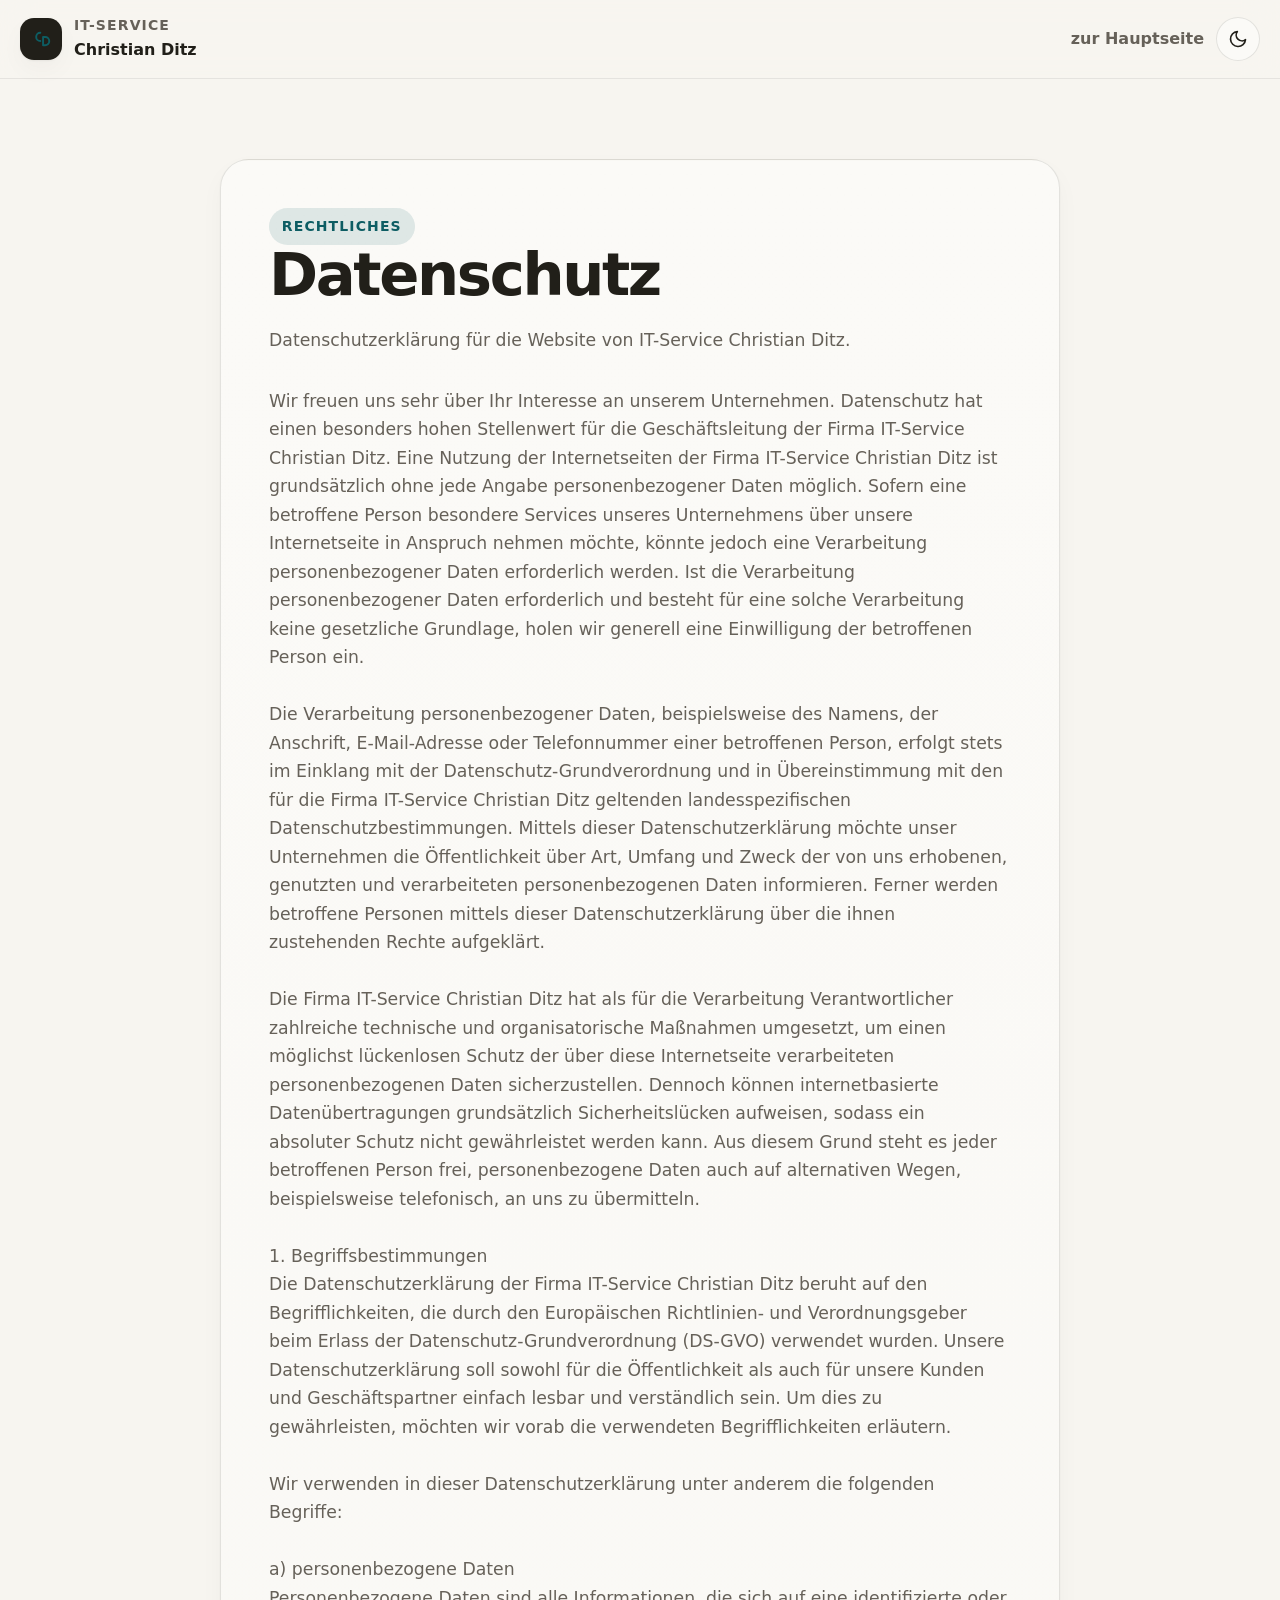
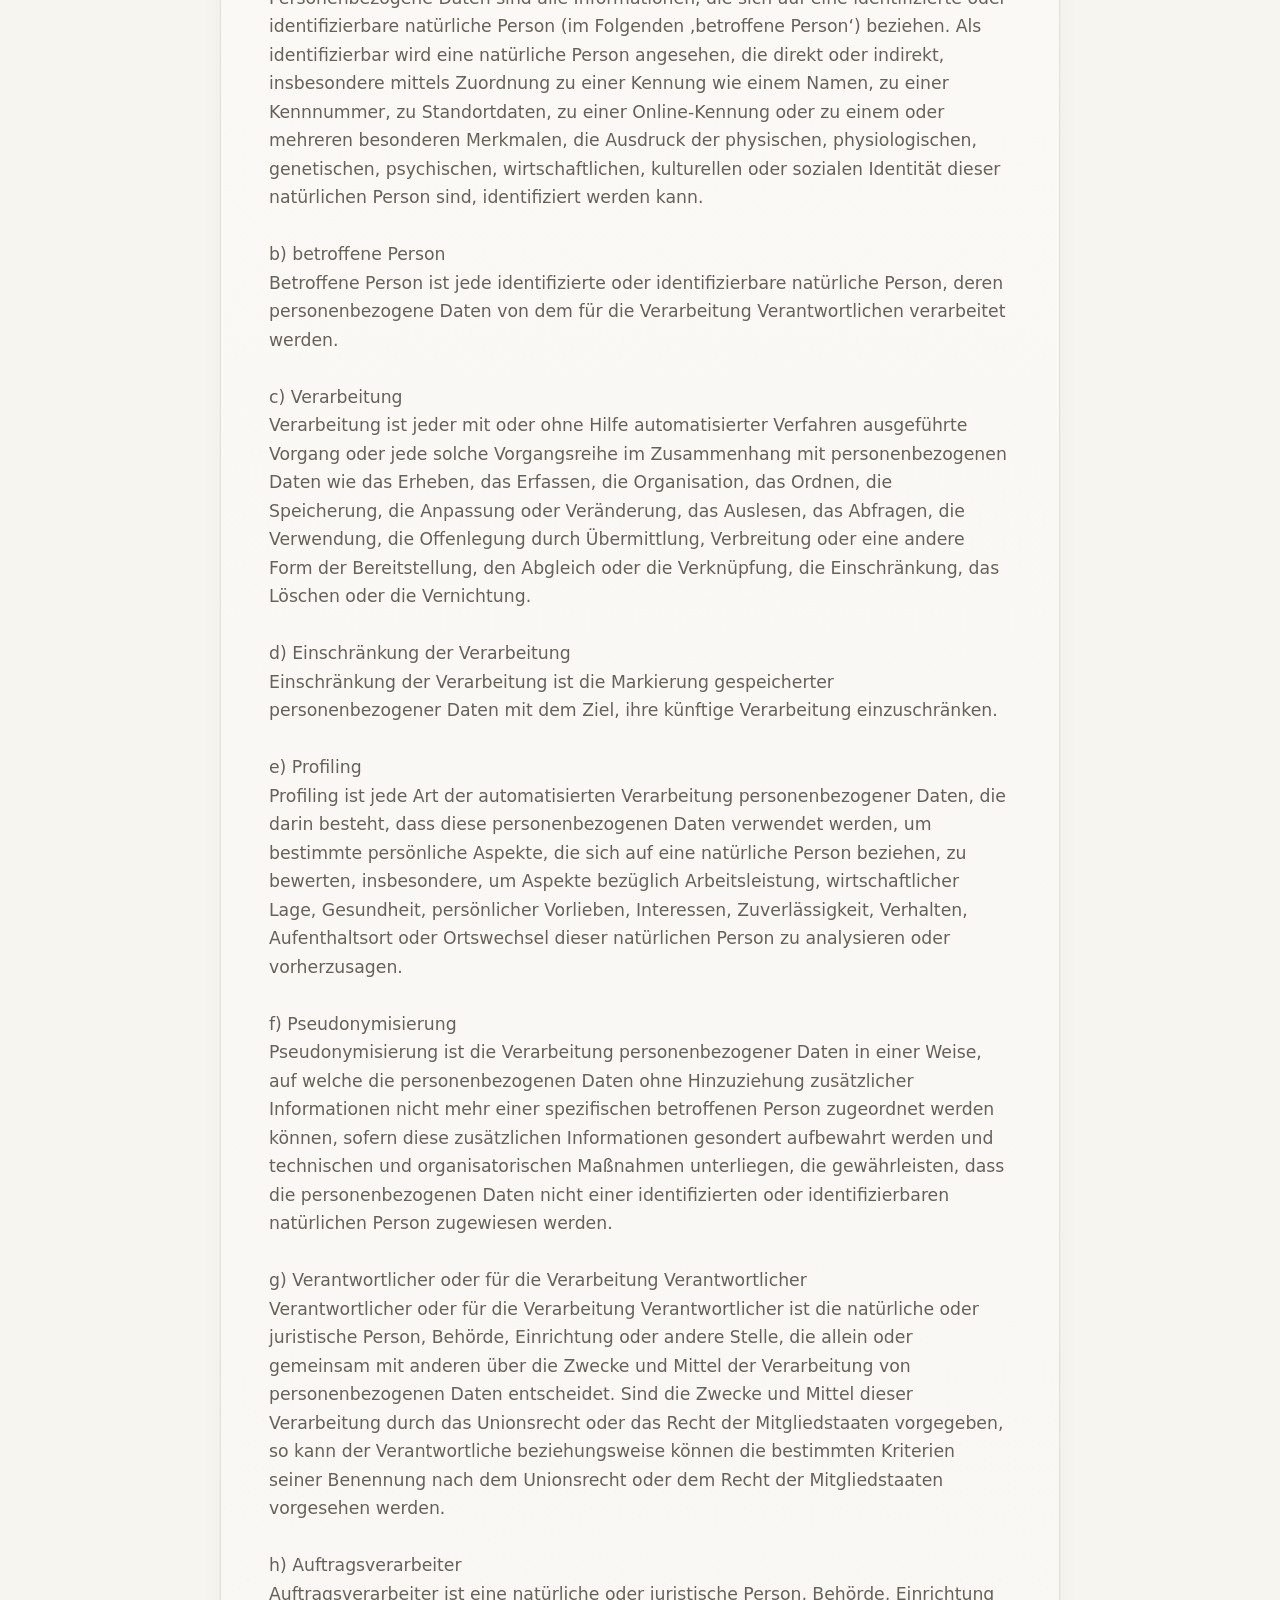
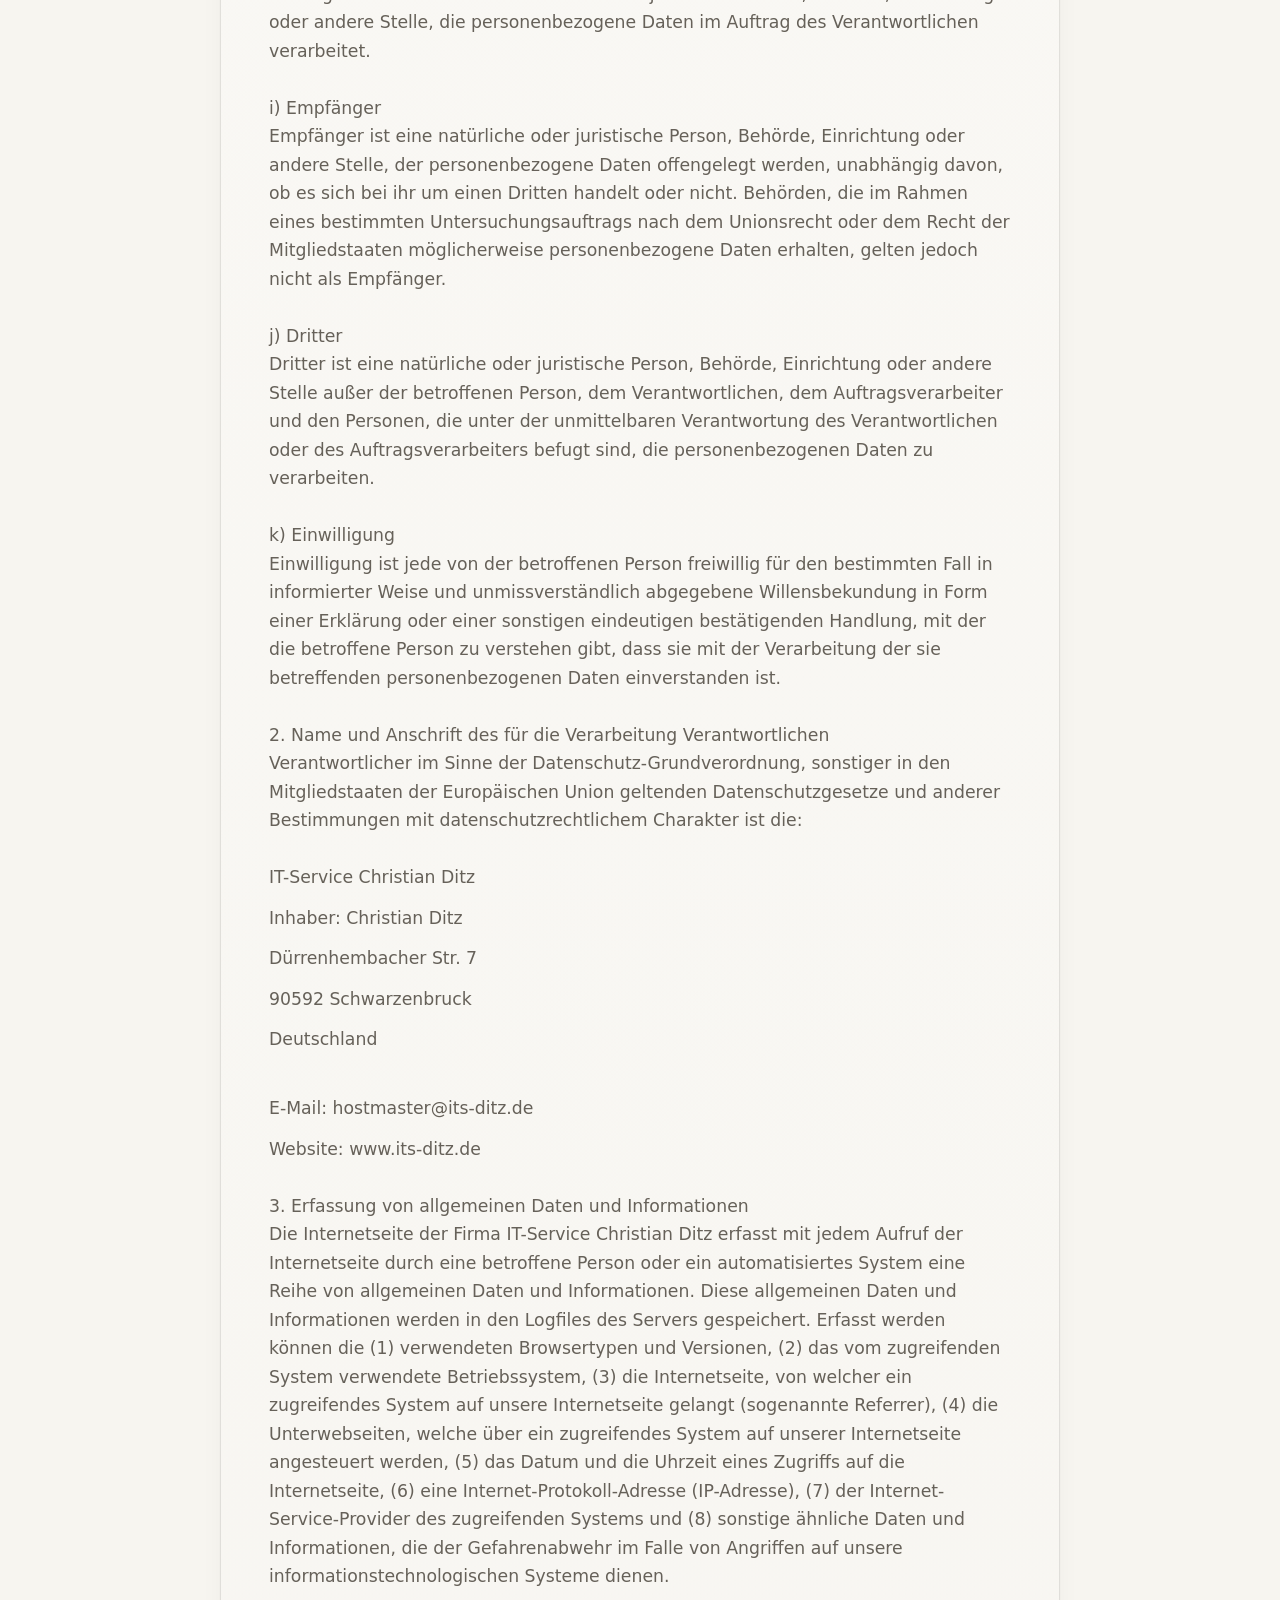
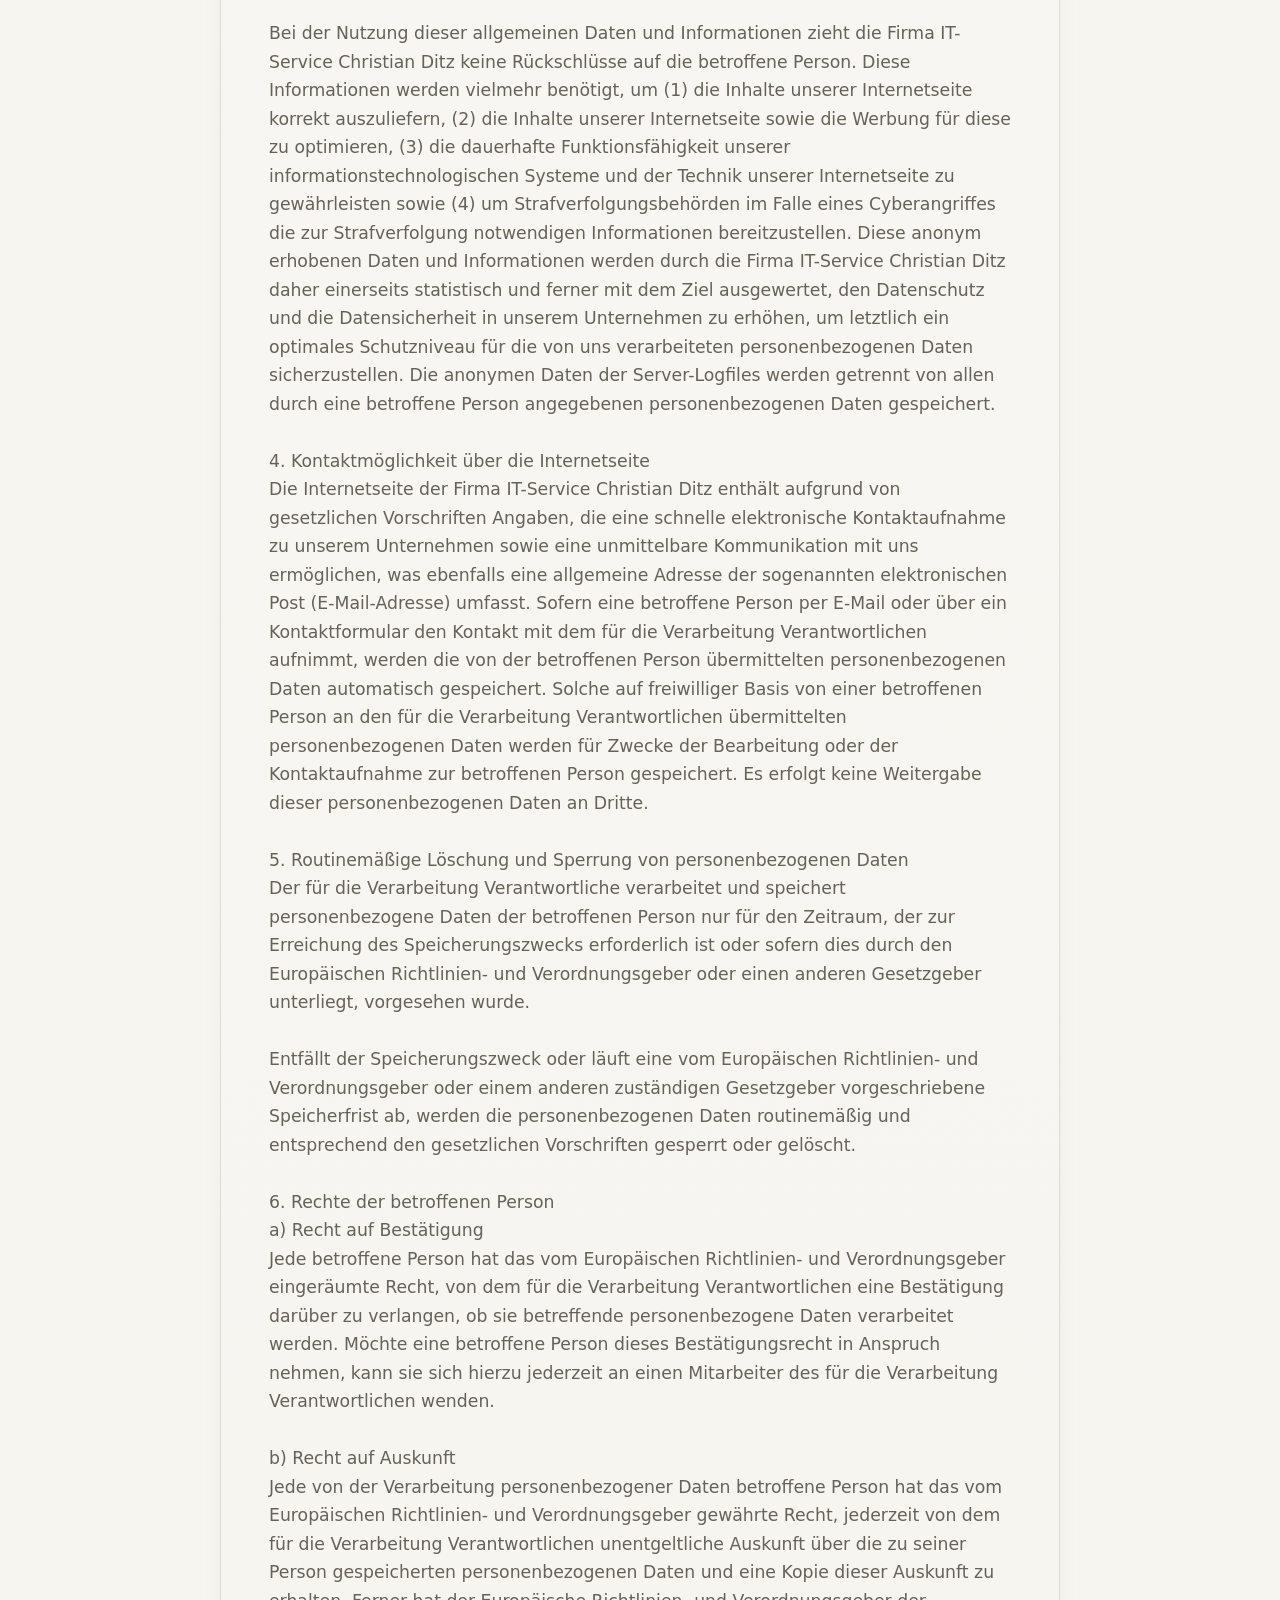
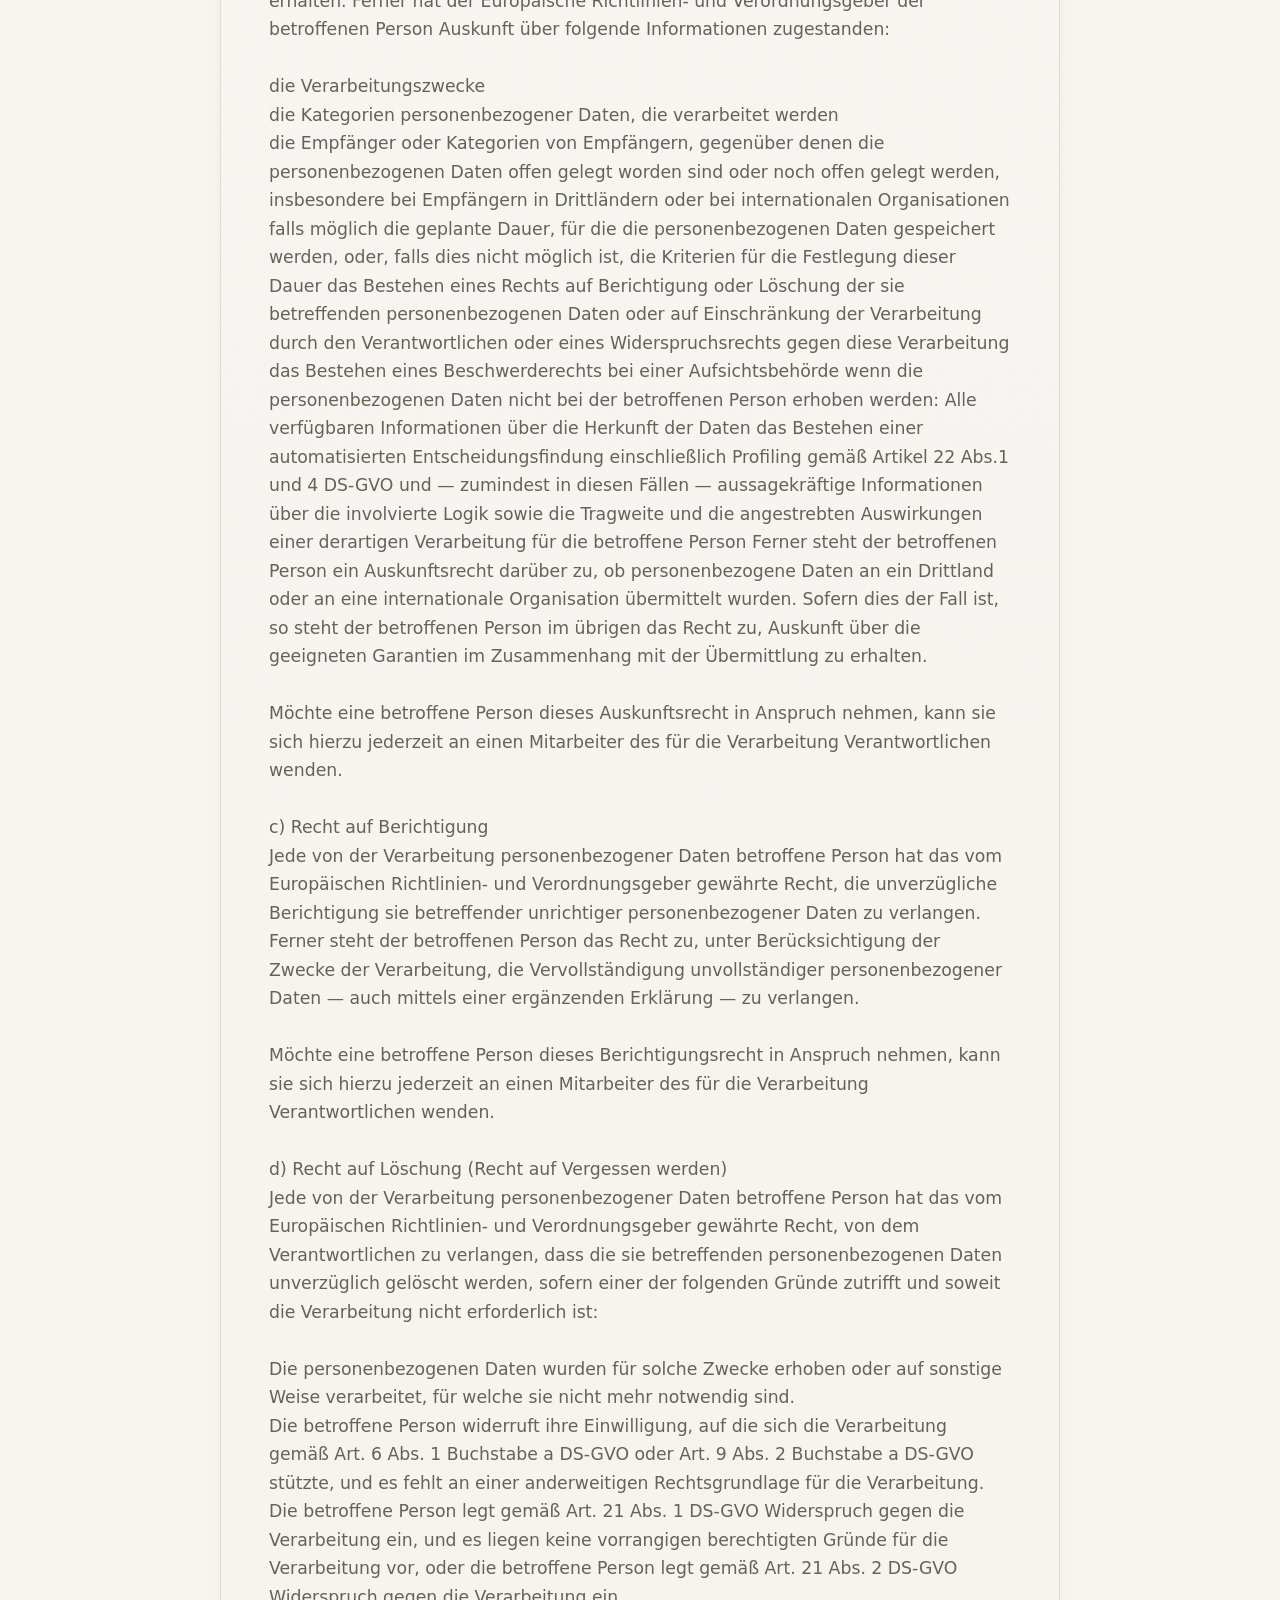
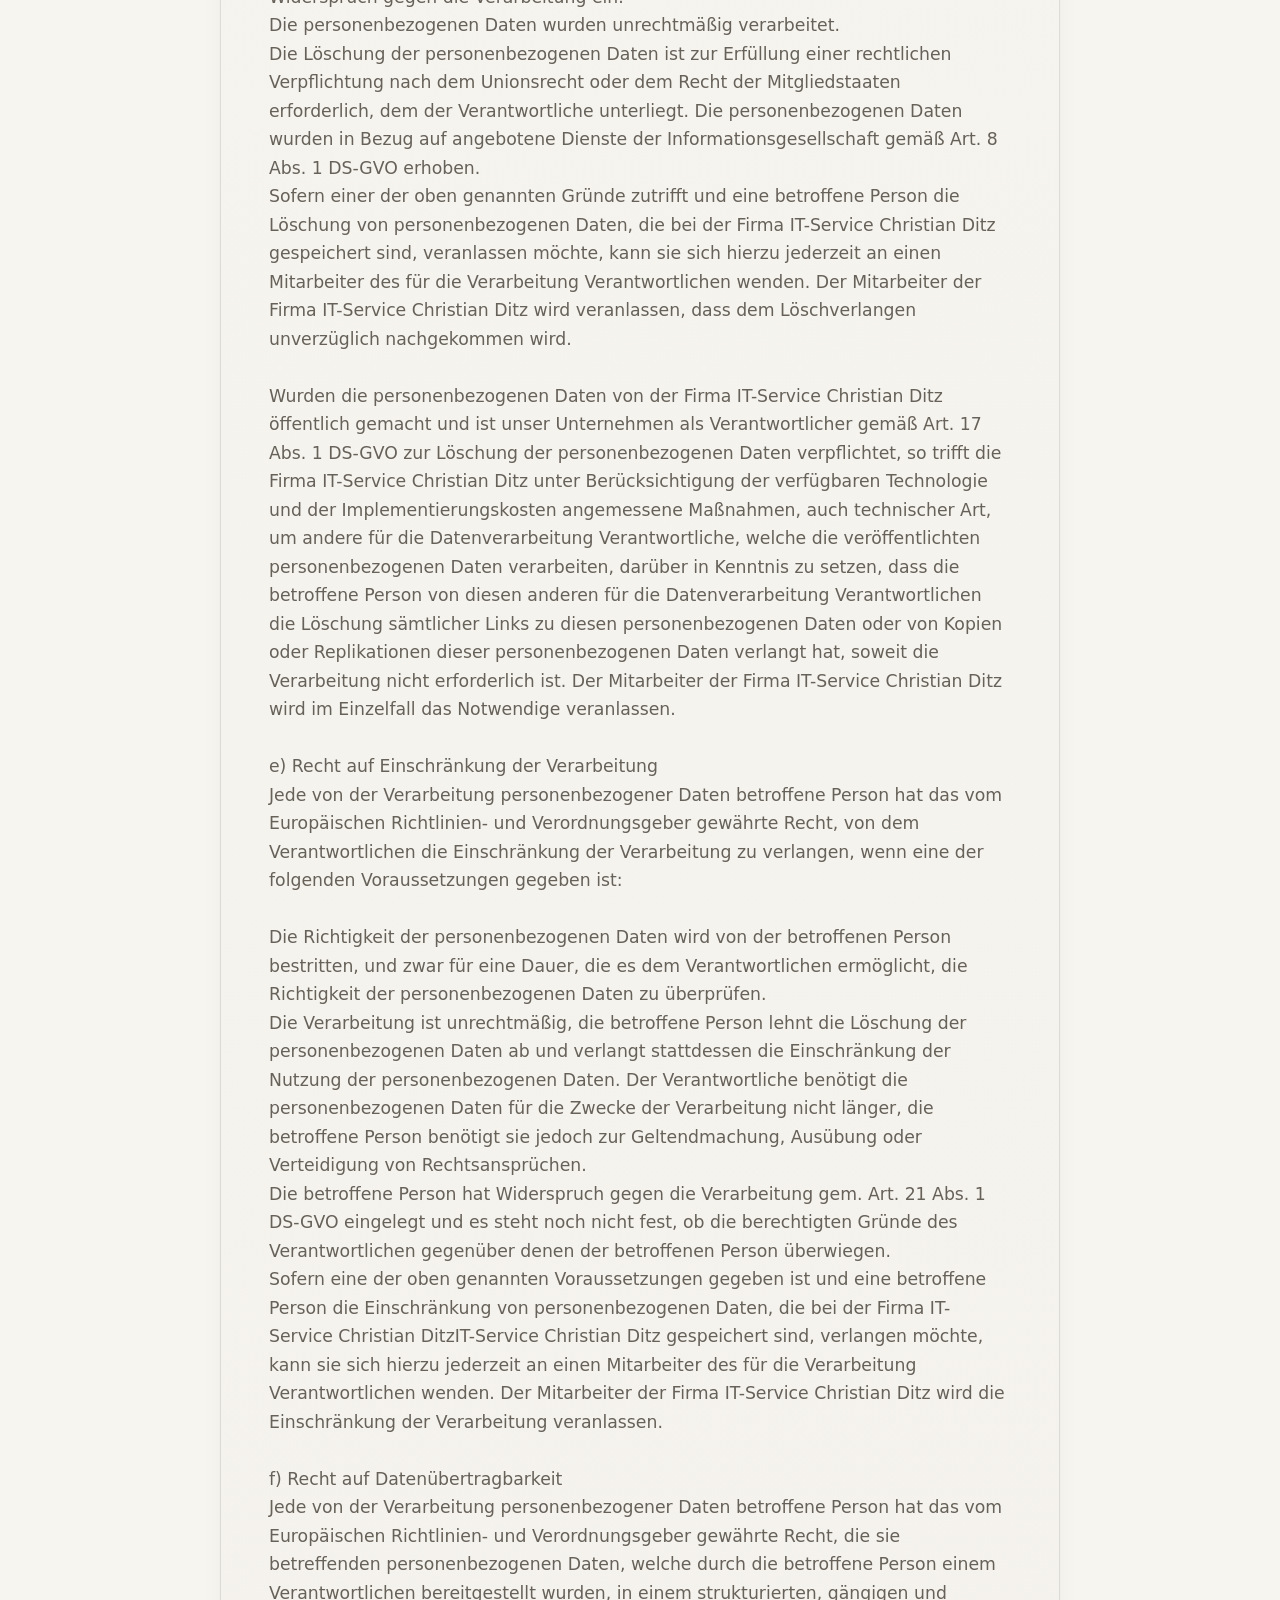
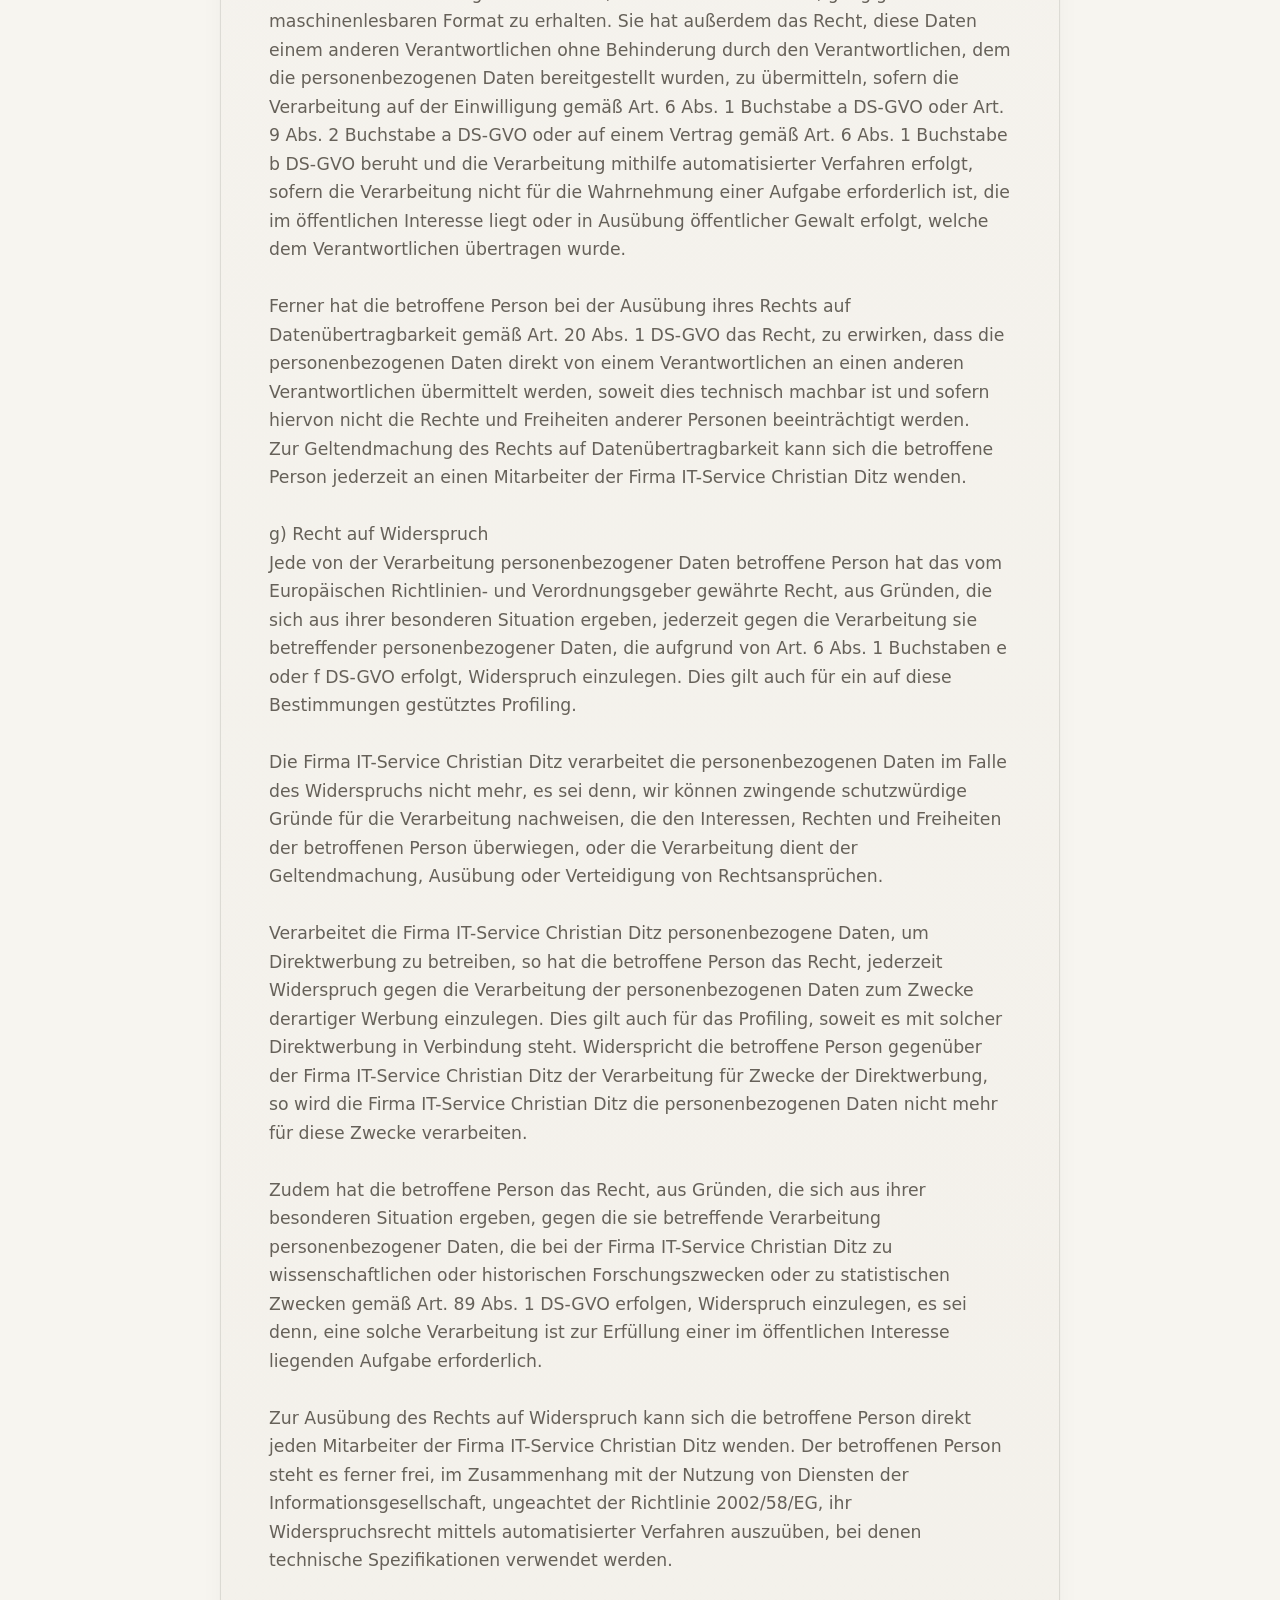
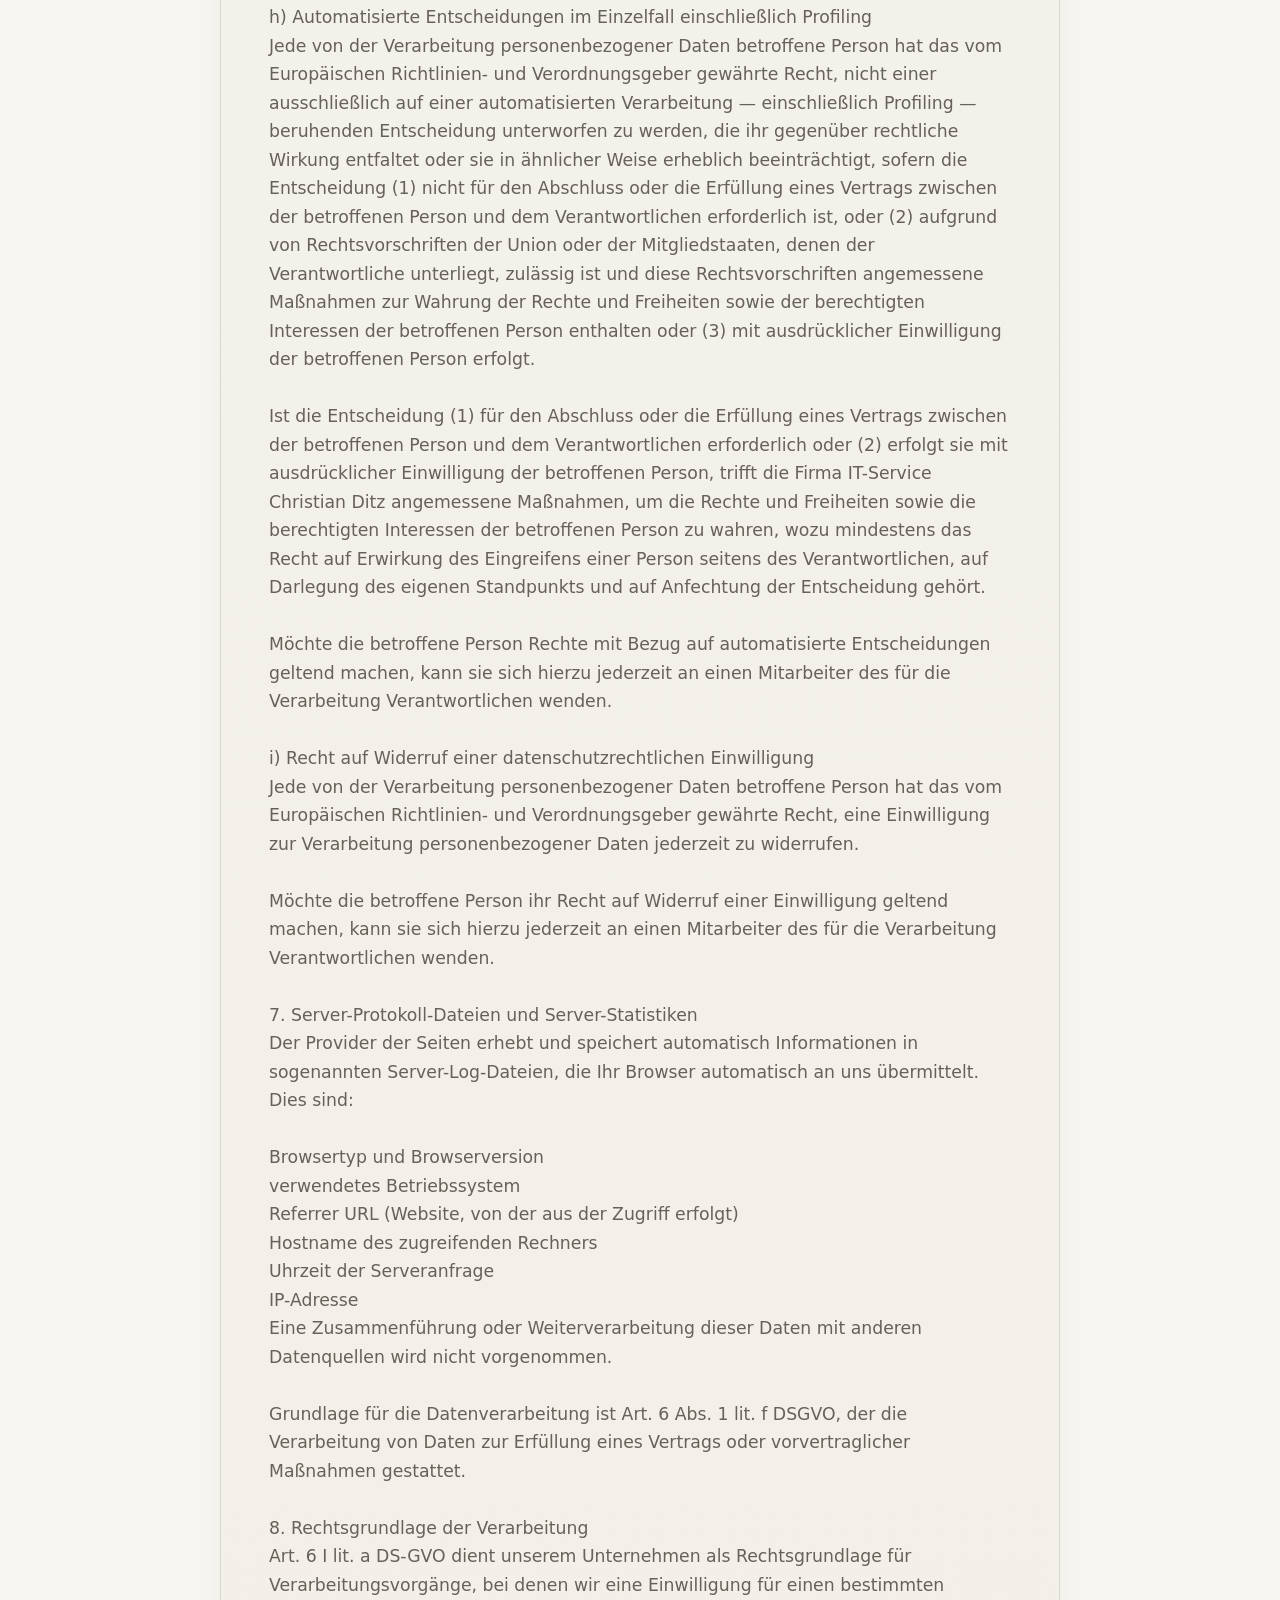
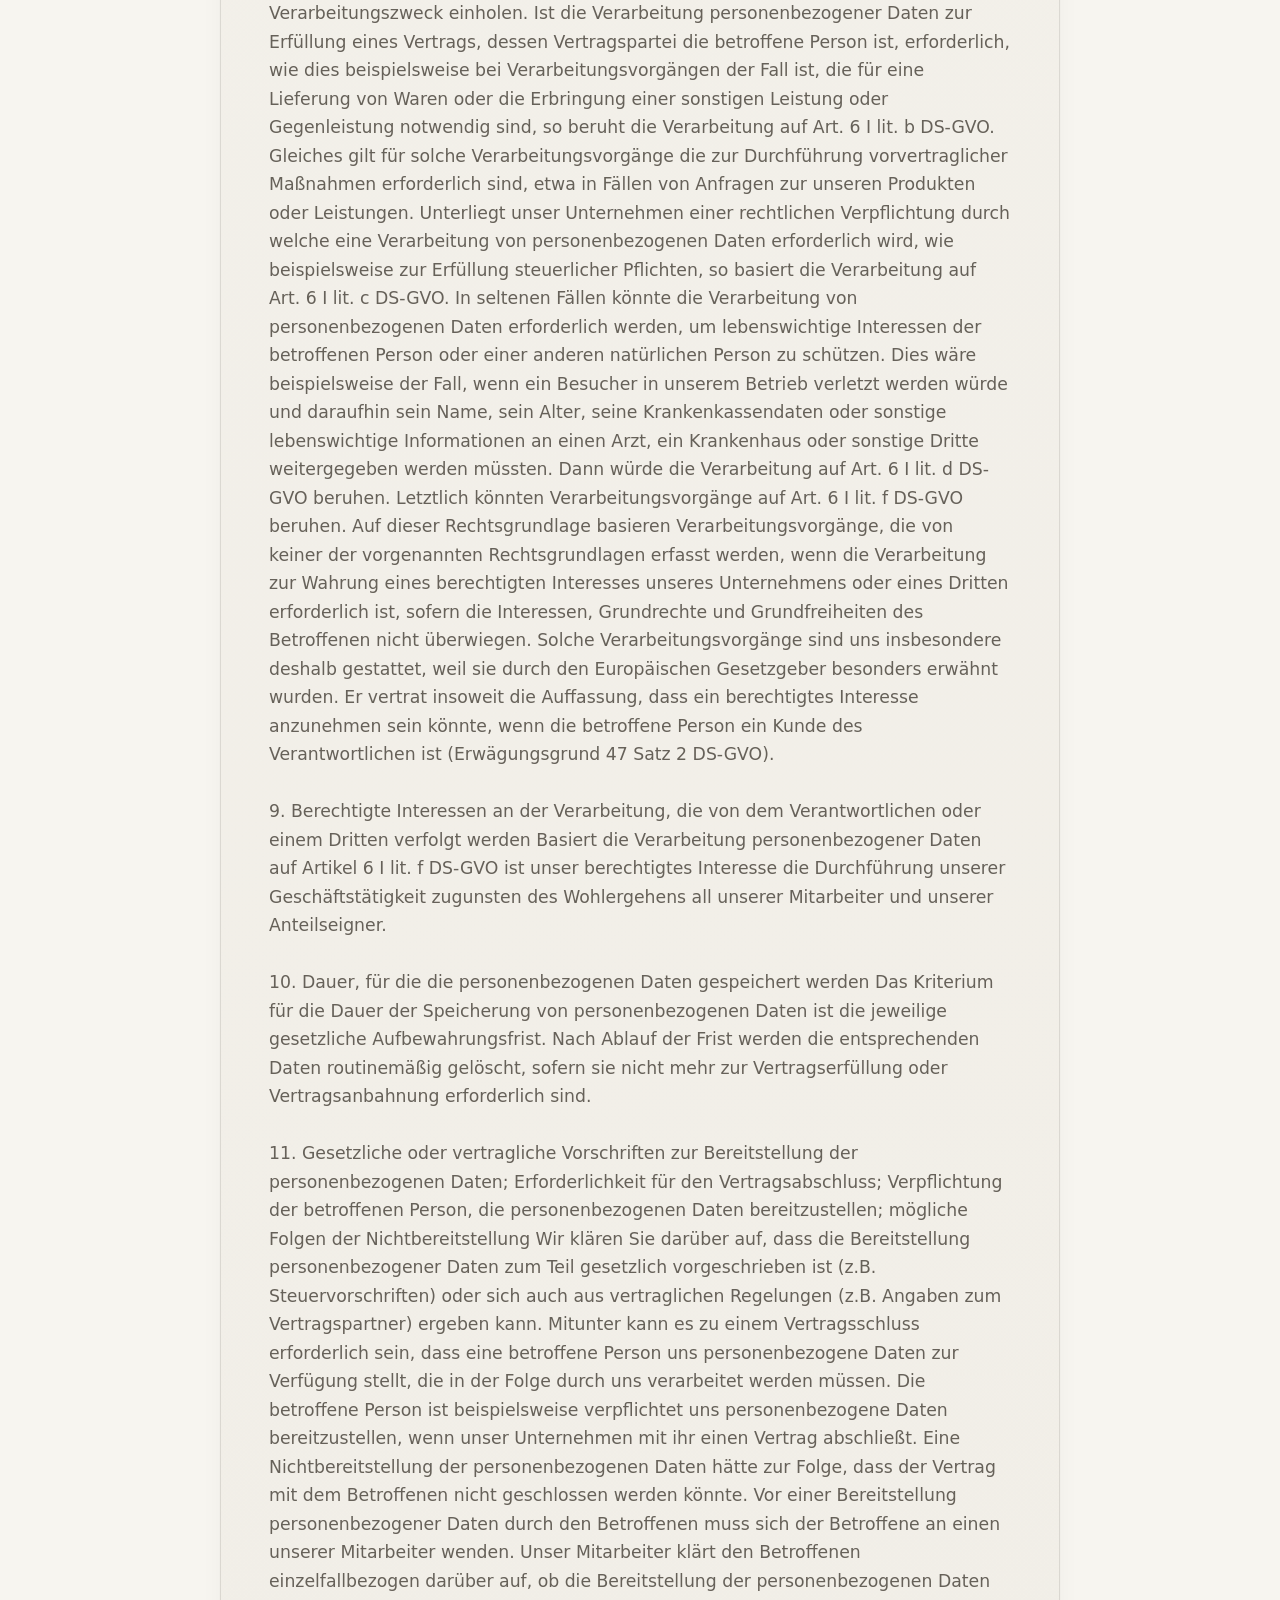
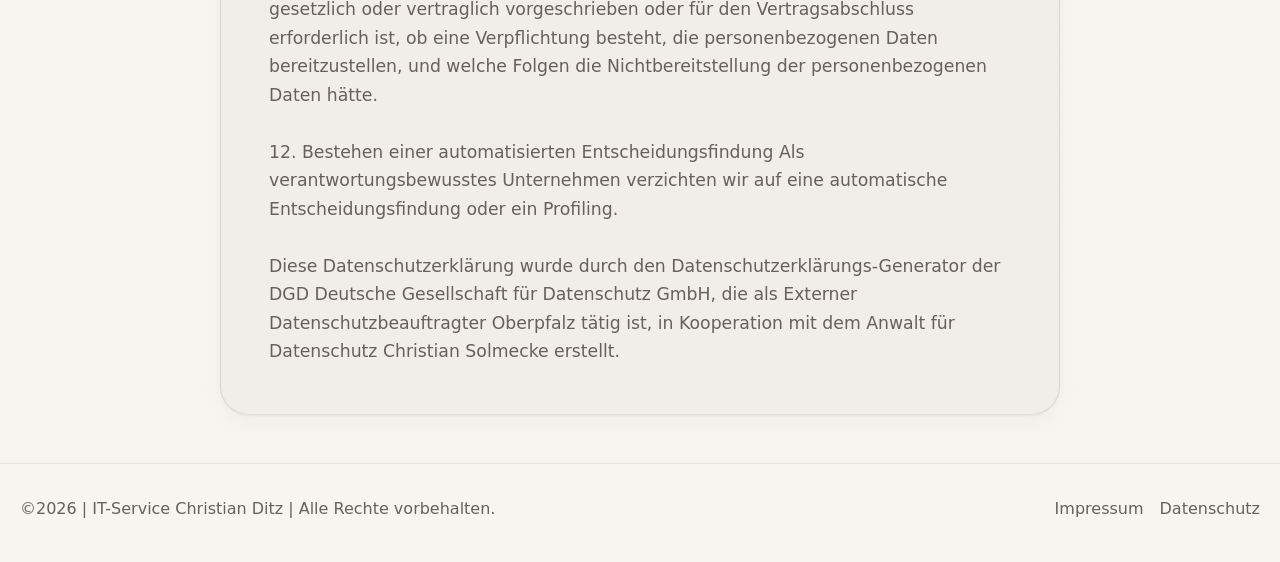
==== datenschutz.html @ 2f5f855b "Add files via upload" ====
<!DOCTYPE html>
<html lang="de">
<head>
  <meta charset="UTF-8" />
  <meta name="viewport" content="width=device-width, initial-scale=1.0" />
  <title>Datenschutz | IT-Service Christian Ditz</title>
  <meta name="description" content="Datenschutzerklärung von IT-Service Christian Ditz" />
  <link rel="stylesheet" href="styles.css" />
  <style>
    :root,
    [data-theme="light"] {
      --text-xs: clamp(0.75rem, 0.7rem + 0.25vw, 0.875rem);
      --text-sm: clamp(0.92rem, 0.84rem + 0.22vw, 1rem);
      --text-base: clamp(1rem, 0.96rem + 0.18vw, 1.08rem);
      --text-lg: clamp(1.15rem, 1.02rem + 0.55vw, 1.4rem);
      --text-xl: clamp(1.55rem, 1.22rem + 1.1vw, 2.2rem);
      --text-2xl: clamp(2.45rem, 1.7rem + 2.5vw, 4.4rem);
      --space-1: .25rem;
      --space-2: .5rem;
      --space-3: .75rem;
      --space-4: 1rem;
      --space-5: 1.25rem;
      --space-6: 1.5rem;
      --space-8: 2rem;
      --space-10: 2.5rem;
      --space-12: 3rem;
      --space-16: 4rem;
      --space-20: 5rem;
      --space-24: 6rem;
      --color-bg: #f7f5f0;
      --color-surface: #fbfaf7;
      --color-surface-2: #f1eee7;
      --color-border: rgba(33,31,25,.11);
      --color-divider: rgba(33,31,25,.08);
      --color-text: #211f19;
      --color-text-muted: #666159;
      --color-text-faint: #8c867d;
      --color-primary: #0d5d63;
      --color-primary-soft: rgba(13,93,99,.12);
      --color-text-inverse: #f8f7f4;
      --shadow-sm: 0 1px 2px rgba(20,17,12,.05), 0 10px 24px rgba(20,17,12,.03);
      --radius-sm: .55rem;
      --radius-md: .95rem;
      --radius-lg: 1.35rem;
      --radius-xl: 1.8rem;
      --radius-full: 999px;
      --font-body: system-ui, -apple-system, BlinkMacSystemFont, "Segoe UI", Roboto, Arial, sans-serif;
      --font-display: system-ui, -apple-system, BlinkMacSystemFont, "Segoe UI", Roboto, Arial, sans-serif;
      --content: 1240px;
      --content-narrow: 840px;
      --header-height: 78px;
    }

    [data-theme="dark"] {
      --color-bg: #161513;
      --color-surface: #1d1c1a;
      --color-surface-2: #24211f;
      --color-border: rgba(232,227,218,.12);
      --color-divider: rgba(232,227,218,.08);
      --color-text: #e8e3da;
      --color-text-muted: #b9b1a6;
      --color-text-faint: #8e877d;
      --color-primary: #79b7c0;
      --color-primary-soft: rgba(121,183,192,.12);
      --color-text-inverse: #11110f;
      --shadow-sm: 0 1px 2px rgba(0,0,0,.25), 0 14px 30px rgba(0,0,0,.16);
    }

    *,:before,:after { box-sizing: border-box; }
    html { scroll-behavior: smooth; }
    body {
      margin: 0;
      min-height: 100dvh;
      background: var(--color-bg);
      color: var(--color-text);
      font-family: var(--font-body);
      font-size: var(--text-base);
      line-height: 1.65;
    }
    a { color: inherit; text-decoration: none; }
    img,svg { display: block; max-width: 100%; }
    button { font: inherit; color: inherit; }
    h1,h2,h3 { margin: 0; font-family: var(--font-display); line-height: 1.03; letter-spacing: -.04em; text-wrap: balance; }
    h1 { font-size: var(--text-2xl); max-width: 12ch; }
    h2 { font-size: var(--text-xl); }
    p { margin: 0; max-width: 70ch; }
    .container { width: min(calc(100% - 2rem), var(--content)); margin-inline: auto; }

    .site-header {
      position: sticky;
      top: 0;
      z-index: 60;
      background: color-mix(in srgb, var(--color-bg) 88%, transparent);
      backdrop-filter: blur(16px);
      border-bottom: 1px solid var(--color-divider);
    }
    .header-inner {
      display: flex;
      align-items: center;
      justify-content: space-between;
      gap: var(--space-4);
      min-height: var(--header-height);
    }
    .brand { display: inline-flex; align-items: center; gap: var(--space-3); }
    .brand-mark {
      width: 42px;
      height: 42px;
      border-radius: 14px;
      background: var(--color-text);
      color: var(--color-bg);
      display: grid;
      place-items: center;
      box-shadow: var(--shadow-sm);
    }
    .brand-copy small {
      display: block;
      font-size: var(--text-xs);
      text-transform: uppercase;
      letter-spacing: .08em;
      color: var(--color-text-muted);
      font-weight: 700;
    }
    .brand-copy strong { display: block; font-size: var(--text-sm); font-weight: 700; }
    .header-actions { display: flex; align-items: center; gap: var(--space-3); }
    .theme-toggle {
      width: 44px;
      height: 44px;
      border: 1px solid var(--color-border);
      border-radius: var(--radius-full);
      background: var(--color-surface);
      display: grid;
      place-items: center;
    }
    .back-link {
      display: inline-flex;
      align-items: center;
      gap: var(--space-2);
      color: var(--color-text-muted);
      font-size: var(--text-sm);
      font-weight: 600;
    }
    .back-link:hover { color: var(--color-primary); }

    .legal-shell {
      padding: clamp(var(--space-12), 10vw, var(--space-20)) 0 var(--space-12);
    }
    .legal-card {
      max-width: var(--content-narrow);
      margin: 0 auto;
      background: linear-gradient(180deg, var(--color-surface), var(--color-surface-2));
      border: 1px solid var(--color-border);
      border-radius: var(--radius-xl);
      box-shadow: var(--shadow-sm);
      padding: clamp(var(--space-6), 4vw, var(--space-12));
    }
    .eyebrow {
      display: inline-flex;
      align-items: center;
      gap: var(--space-2);
      padding: .45rem .8rem;
      border-radius: var(--radius-full);
      background: var(--color-primary-soft);
      color: var(--color-primary);
      font-size: var(--text-xs);
      font-weight: 700;
      letter-spacing: .08em;
      text-transform: uppercase;
    }
    .intro {
      margin-top: var(--space-5);
      color: var(--color-text-muted);
      max-width: 60ch;
    }
    .legal-sections {
      display: grid;
      gap: var(--space-8);
      margin-top: var(--space-8);
    }
    .legal-block {
      display: grid;
      gap: var(--space-3);
      padding-top: var(--space-6);
      border-top: 1px solid var(--color-divider);
    }
    .legal-block:first-child {
      border-top: none;
      padding-top: 0;
    }
    .legal-block h2 {
      font-size: var(--text-lg);
      letter-spacing: -.03em;
    }
    .legal-block p,
    .legal-block li {
      color: var(--color-text-muted);
    }
    .address-stack,
    .legal-list {
      display: grid;
      gap: var(--space-2);
    }
    .legal-list {
      padding: 0;
      list-style: none;
    }
    .legal-list li {
      position: relative;
      padding-left: 1.1rem;
    }
    .legal-list li::before {
      content: "";
      position: absolute;
      left: 0;
      top: .72em;
      width: 6px;
      height: 6px;
      border-radius: 50%;
      background: var(--color-primary);
    }
    .site-footer {
      padding: var(--space-8) 0 var(--space-10);
      border-top: 1px solid var(--color-divider);
    }
    .footer-inner {
      display: flex;
      flex-direction: column;
      gap: var(--space-3);
      font-size: var(--text-sm);
      color: var(--color-text-muted);
    }
    .footer-links {
      display: flex;
      flex-wrap: wrap;
      gap: var(--space-4);
    }
    .footer-links a:hover { color: var(--color-primary); }
    :focus-visible {
      outline: 2px solid var(--color-primary);
      outline-offset: 3px;
      border-radius: var(--radius-sm);
    }
    @media (min-width: 820px) {
      .footer-inner {
        flex-direction: row;
        justify-content: space-between;
        align-items: center;
      }
    }
    @media (prefers-reduced-motion: reduce) {
      html { scroll-behavior: auto; }
      *, :before, :after {
        transition: none !important;
        animation: none !important;
      }
    }
  </style>
</head>
<body>
  <header class="site-header">
    <div class="container header-inner">
      <a class="brand" href="index.html#top" aria-label="IT-Service Christian Ditz Startseite">
        <span class="brand-mark" style="color: #0d5d63;" aria-hidden="true">
          <svg viewBox="0 0 32 32" width="22" height="22" fill="none" stroke="currentColor" stroke-width="2.8" stroke-linecap="round" stroke-linejoin="round">
            <path d="M15 7a6 6 0 1 0 0 12"></path>
            <path d="M19 13v12h3a6 6 0 0 0 0-12h-3z"></path>
          </svg>
        </span>
        <span class="brand-copy"><small>IT-Service</small><strong>Christian Ditz</strong></span>
      </a>

      <div class="header-actions">
        <a class="back-link" href="index.html#top">zur Hauptseite</a>
        <button class="theme-toggle" type="button" data-theme-toggle aria-label="Farbschema wechseln"></button>
      </div>
    </div>
  </header>

  <main class="container legal-shell">
    <article class="legal-card">
      <span class="eyebrow">Rechtliches</span>
      <h1>Datenschutz</h1>
      <p class="intro">Datenschutzerklärung für die Website von IT-Service Christian Ditz.</p>

      <div class="legal-sections">
        <section class="legal-block">
          <p>Wir freuen uns sehr über Ihr Interesse an unserem Unternehmen. Datenschutz hat einen besonders hohen Stellenwert für die Geschäftsleitung der Firma IT-Service Christian Ditz. Eine Nutzung der Internetseiten der Firma IT-Service Christian Ditz ist grundsätzlich ohne jede Angabe personenbezogener Daten möglich. Sofern eine betroffene Person besondere Services unseres Unternehmens über unsere Internetseite in Anspruch nehmen möchte, könnte jedoch eine Verarbeitung personenbezogener Daten erforderlich werden. Ist die Verarbeitung personenbezogener Daten erforderlich und besteht für eine solche Verarbeitung keine gesetzliche Grundlage, holen wir generell eine Einwilligung der betroffenen Person ein.<br>
<br>
Die Verarbeitung personenbezogener Daten, beispielsweise des Namens, der Anschrift, E-Mail-Adresse oder Telefonnummer einer betroffenen Person, erfolgt stets im Einklang mit der Datenschutz-Grundverordnung und in Übereinstimmung mit den für die Firma IT-Service Christian Ditz geltenden landesspezifischen Datenschutzbestimmungen. Mittels dieser Datenschutzerklärung möchte unser Unternehmen die Öffentlichkeit über Art, Umfang und Zweck der von uns erhobenen, genutzten und verarbeiteten personenbezogenen Daten informieren. Ferner werden betroffene Personen mittels dieser Datenschutzerklärung über die ihnen zustehenden Rechte aufgeklärt.<br>
<br>
Die Firma IT-Service Christian Ditz hat als für die Verarbeitung Verantwortlicher zahlreiche technische und organisatorische Maßnahmen umgesetzt, um einen möglichst lückenlosen Schutz der über diese Internetseite verarbeiteten personenbezogenen Daten sicherzustellen. Dennoch können internetbasierte Datenübertragungen grundsätzlich Sicherheitslücken aufweisen, sodass ein absoluter Schutz nicht gewährleistet werden kann. Aus diesem Grund steht es jeder betroffenen Person frei, personenbezogene Daten auch auf alternativen Wegen, beispielsweise telefonisch, an uns zu übermitteln.<br>
<br>
1. Begriffsbestimmungen<br>
Die Datenschutzerklärung der Firma IT-Service Christian Ditz beruht auf den Begrifflichkeiten, die durch den Europäischen Richtlinien- und Verordnungsgeber beim Erlass der Datenschutz-Grundverordnung (DS-GVO) verwendet wurden. Unsere Datenschutzerklärung soll sowohl für die Öffentlichkeit als auch für unsere Kunden und Geschäftspartner einfach lesbar und verständlich sein. Um dies zu gewährleisten, möchten wir vorab die verwendeten Begrifflichkeiten erläutern.<br>
<br>
Wir verwenden in dieser Datenschutzerklärung unter anderem die folgenden Begriffe:<br>
<br>
a) personenbezogene Daten<br>
Personenbezogene Daten sind alle Informationen, die sich auf eine identifizierte oder identifizierbare natürliche Person (im Folgenden ‚betroffene Person‘) beziehen. Als identifizierbar wird eine natürliche Person angesehen, die direkt oder indirekt, insbesondere mittels Zuordnung zu einer Kennung wie einem Namen, zu einer Kennnummer, zu Standortdaten, zu einer Online-Kennung oder zu einem oder mehreren besonderen Merkmalen, die Ausdruck der physischen, physiologischen, genetischen, psychischen, wirtschaftlichen, kulturellen oder sozialen Identität dieser natürlichen Person sind, identifiziert werden kann.<br>
<br>
b) betroffene Person<br>
Betroffene Person ist jede identifizierte oder identifizierbare natürliche Person, deren personenbezogene Daten von dem für die Verarbeitung Verantwortlichen verarbeitet werden.<br>
<br>
c) Verarbeitung<br>
Verarbeitung ist jeder mit oder ohne Hilfe automatisierter Verfahren ausgeführte Vorgang oder jede solche Vorgangsreihe im Zusammenhang mit personenbezogenen Daten wie das Erheben, das Erfassen, die Organisation, das Ordnen, die Speicherung, die Anpassung oder Veränderung, das Auslesen, das Abfragen, die Verwendung, die Offenlegung durch Übermittlung, Verbreitung oder eine andere Form der Bereitstellung, den Abgleich oder die Verknüpfung, die Einschränkung, das Löschen oder die Vernichtung.<br>
<br>
d) Einschränkung der Verarbeitung<br>
Einschränkung der Verarbeitung ist die Markierung gespeicherter personenbezogener Daten mit dem Ziel, ihre künftige Verarbeitung einzuschränken.<br>
<br>
e) Profiling<br>
Profiling ist jede Art der automatisierten Verarbeitung personenbezogener Daten, die darin besteht, dass diese personenbezogenen Daten verwendet werden, um bestimmte persönliche Aspekte, die sich auf eine natürliche Person beziehen, zu bewerten, insbesondere, um Aspekte bezüglich Arbeitsleistung, wirtschaftlicher Lage, Gesundheit, persönlicher Vorlieben, Interessen, Zuverlässigkeit, Verhalten, Aufenthaltsort oder Ortswechsel dieser natürlichen Person zu analysieren oder vorherzusagen.<br>
<br>
f) Pseudonymisierung<br>
Pseudonymisierung ist die Verarbeitung personenbezogener Daten in einer Weise, auf welche die personenbezogenen Daten ohne Hinzuziehung zusätzlicher Informationen nicht mehr einer spezifischen betroffenen Person zugeordnet werden können, sofern diese zusätzlichen Informationen gesondert aufbewahrt werden und technischen und organisatorischen Maßnahmen unterliegen, die gewährleisten, dass die personenbezogenen Daten nicht einer identifizierten oder identifizierbaren natürlichen Person zugewiesen werden.<br>
<br>
g) Verantwortlicher oder für die Verarbeitung Verantwortlicher<br>
Verantwortlicher oder für die Verarbeitung Verantwortlicher ist die natürliche oder juristische Person, Behörde, Einrichtung oder andere Stelle, die allein oder gemeinsam mit anderen über die Zwecke und Mittel der Verarbeitung von personenbezogenen Daten entscheidet. Sind die Zwecke und Mittel dieser Verarbeitung durch das Unionsrecht oder das Recht der Mitgliedstaaten vorgegeben, so kann der Verantwortliche beziehungsweise können die bestimmten Kriterien seiner Benennung nach dem Unionsrecht oder dem Recht der Mitgliedstaaten vorgesehen werden.<br>
<br>
h) Auftragsverarbeiter<br>
Auftragsverarbeiter ist eine natürliche oder juristische Person, Behörde, Einrichtung oder andere Stelle, die personenbezogene Daten im Auftrag des Verantwortlichen verarbeitet.<br>
<br>
i) Empfänger<br>
Empfänger ist eine natürliche oder juristische Person, Behörde, Einrichtung oder andere Stelle, der personenbezogene Daten offengelegt werden, unabhängig davon, ob es sich bei ihr um einen Dritten handelt oder nicht. Behörden, die im Rahmen eines bestimmten Untersuchungsauftrags nach dem Unionsrecht oder dem Recht der Mitgliedstaaten möglicherweise personenbezogene Daten erhalten, gelten jedoch nicht als Empfänger.<br>
<br>
j) Dritter<br>
Dritter ist eine natürliche oder juristische Person, Behörde, Einrichtung oder andere Stelle außer der betroffenen Person, dem Verantwortlichen, dem Auftragsverarbeiter und den Personen, die unter der unmittelbaren Verantwortung des Verantwortlichen oder des Auftragsverarbeiters befugt sind, die personenbezogenen Daten zu verarbeiten.<br>
<br>
k) Einwilligung<br>
Einwilligung ist jede von der betroffenen Person freiwillig für den bestimmten Fall in informierter Weise und unmissverständlich abgegebene Willensbekundung in Form einer Erklärung oder einer sonstigen eindeutigen bestätigenden Handlung, mit der die betroffene Person zu verstehen gibt, dass sie mit der Verarbeitung der sie betreffenden personenbezogenen Daten einverstanden ist.<br>
<br>
2. Name und Anschrift des für die Verarbeitung Verantwortlichen<br>
Verantwortlicher im Sinne der Datenschutz-Grundverordnung, sonstiger in den Mitgliedstaaten der Europäischen Union geltenden Datenschutzgesetze und anderer Bestimmungen mit datenschutzrechtlichem Charakter ist die:<br>
<br>
IT-Service Christian Ditz<br></p>
<p>Inhaber: Christian Ditz<br></p>
<p>Dürrenhembacher Str. 7<br></p>
<p>90592 Schwarzenbruck<br></p>
<p>Deutschland<br></p>
<p><br>
E-Mail: hostmaster@its-ditz.de<br></p>
<p>Website: www.its-ditz.de<br>
<br>
3. Erfassung von allgemeinen Daten und Informationen<br>
Die Internetseite der Firma IT-Service Christian Ditz erfasst mit jedem Aufruf der Internetseite durch eine betroffene Person oder ein automatisiertes System eine Reihe von allgemeinen Daten und Informationen. Diese allgemeinen Daten und Informationen werden in den Logfiles des Servers gespeichert. Erfasst werden können die (1) verwendeten Browsertypen und Versionen, (2) das vom zugreifenden System verwendete Betriebssystem, (3) die Internetseite, von welcher ein zugreifendes System auf unsere Internetseite gelangt (sogenannte Referrer), (4) die Unterwebseiten, welche über ein zugreifendes System auf unserer Internetseite angesteuert werden, (5) das Datum und die Uhrzeit eines Zugriffs auf die Internetseite, (6) eine Internet-Protokoll-Adresse (IP-Adresse), (7) der Internet-Service-Provider des zugreifenden Systems und (8) sonstige ähnliche Daten und Informationen, die der Gefahrenabwehr im Falle von Angriffen auf unsere informationstechnologischen Systeme dienen.<br>
<br>
Bei der Nutzung dieser allgemeinen Daten und Informationen zieht die Firma IT-Service Christian Ditz keine Rückschlüsse auf die betroffene Person. Diese Informationen werden vielmehr benötigt, um (1) die Inhalte unserer Internetseite korrekt auszuliefern, (2) die Inhalte unserer Internetseite sowie die Werbung für diese zu optimieren, (3) die dauerhafte Funktionsfähigkeit unserer informationstechnologischen Systeme und der Technik unserer Internetseite zu gewährleisten sowie (4) um Strafverfolgungsbehörden im Falle eines Cyberangriffes die zur Strafverfolgung notwendigen Informationen bereitzustellen. Diese anonym erhobenen Daten und Informationen werden durch die Firma IT-Service Christian Ditz daher einerseits statistisch und ferner mit dem Ziel ausgewertet, den Datenschutz und die Datensicherheit in unserem Unternehmen zu erhöhen, um letztlich ein optimales Schutzniveau für die von uns verarbeiteten personenbezogenen Daten sicherzustellen. Die anonymen Daten der Server-Logfiles werden getrennt von allen durch eine betroffene Person angegebenen personenbezogenen Daten gespeichert.<br>
<br>
4. Kontaktmöglichkeit über die Internetseite<br>
Die Internetseite der Firma IT-Service Christian Ditz enthält aufgrund von gesetzlichen Vorschriften Angaben, die eine schnelle elektronische Kontaktaufnahme zu unserem Unternehmen sowie eine unmittelbare Kommunikation mit uns ermöglichen, was ebenfalls eine allgemeine Adresse der sogenannten elektronischen Post (E-Mail-Adresse) umfasst. Sofern eine betroffene Person per E-Mail oder über ein Kontaktformular den Kontakt mit dem für die Verarbeitung Verantwortlichen aufnimmt, werden die von der betroffenen Person übermittelten personenbezogenen Daten automatisch gespeichert. Solche auf freiwilliger Basis von einer betroffenen Person an den für die Verarbeitung Verantwortlichen übermittelten personenbezogenen Daten werden für Zwecke der Bearbeitung oder der Kontaktaufnahme zur betroffenen Person gespeichert. Es erfolgt keine Weitergabe dieser personenbezogenen Daten an Dritte.<br>
<br>
5. Routinemäßige Löschung und Sperrung von personenbezogenen Daten<br>
Der für die Verarbeitung Verantwortliche verarbeitet und speichert personenbezogene Daten der betroffenen Person nur für den Zeitraum, der zur Erreichung des Speicherungszwecks erforderlich ist oder sofern dies durch den Europäischen Richtlinien- und Verordnungsgeber oder einen anderen Gesetzgeber unterliegt, vorgesehen wurde.<br>
<br>
Entfällt der Speicherungszweck oder läuft eine vom Europäischen Richtlinien- und Verordnungsgeber oder einem anderen zuständigen Gesetzgeber vorgeschriebene Speicherfrist ab, werden die personenbezogenen Daten routinemäßig und entsprechend den gesetzlichen Vorschriften gesperrt oder gelöscht.<br>
<br>
6. Rechte der betroffenen Person<br>
a) Recht auf Bestätigung<br>
Jede betroffene Person hat das vom Europäischen Richtlinien- und Verordnungsgeber eingeräumte Recht, von dem für die Verarbeitung Verantwortlichen eine Bestätigung darüber zu verlangen, ob sie betreffende personenbezogene Daten verarbeitet werden. Möchte eine betroffene Person dieses Bestätigungsrecht in Anspruch nehmen, kann sie sich hierzu jederzeit an einen Mitarbeiter des für die Verarbeitung Verantwortlichen wenden.<br>
<br>
b) Recht auf Auskunft<br>
Jede von der Verarbeitung personenbezogener Daten betroffene Person hat das vom Europäischen Richtlinien- und Verordnungsgeber gewährte Recht, jederzeit von dem für die Verarbeitung Verantwortlichen unentgeltliche Auskunft über die zu seiner Person gespeicherten personenbezogenen Daten und eine Kopie dieser Auskunft zu erhalten. Ferner hat der Europäische Richtlinien- und Verordnungsgeber der betroffenen Person Auskunft über folgende Informationen zugestanden:<br>
<br>
die Verarbeitungszwecke<br>
die Kategorien personenbezogener Daten, die verarbeitet werden<br>
die Empfänger oder Kategorien von Empfängern, gegenüber denen die personenbezogenen Daten offen gelegt worden sind oder noch offen gelegt werden, insbesondere bei Empfängern in Drittländern oder bei internationalen Organisationen<br>
falls möglich die geplante Dauer, für die die personenbezogenen Daten gespeichert werden, oder, falls dies nicht möglich ist, die Kriterien für die Festlegung dieser Dauer
das Bestehen eines Rechts auf Berichtigung oder Löschung der sie betreffenden personenbezogenen Daten oder auf Einschränkung der Verarbeitung durch den Verantwortlichen oder eines Widerspruchsrechts gegen diese Verarbeitung
das Bestehen eines Beschwerderechts bei einer Aufsichtsbehörde
wenn die personenbezogenen Daten nicht bei der betroffenen Person erhoben werden: Alle verfügbaren Informationen über die Herkunft der Daten
das Bestehen einer automatisierten Entscheidungsfindung einschließlich Profiling gemäß Artikel 22 Abs.1 und 4 DS-GVO und — zumindest in diesen Fällen — aussagekräftige Informationen über die involvierte Logik sowie die Tragweite und die angestrebten Auswirkungen einer derartigen Verarbeitung für die betroffene Person
Ferner steht der betroffenen Person ein Auskunftsrecht darüber zu, ob personenbezogene Daten an ein Drittland oder an eine internationale Organisation übermittelt wurden. Sofern dies der Fall ist, so steht der betroffenen Person im übrigen das Recht zu, Auskunft über die geeigneten Garantien im Zusammenhang mit der Übermittlung zu erhalten.<br>
<br>
Möchte eine betroffene Person dieses Auskunftsrecht in Anspruch nehmen, kann sie sich hierzu jederzeit an einen Mitarbeiter des für die Verarbeitung Verantwortlichen wenden.<br>
<br>
c) Recht auf Berichtigung<br>
Jede von der Verarbeitung personenbezogener Daten betroffene Person hat das vom Europäischen Richtlinien- und Verordnungsgeber gewährte Recht, die unverzügliche Berichtigung sie betreffender unrichtiger personenbezogener Daten zu verlangen. Ferner steht der betroffenen Person das Recht zu, unter Berücksichtigung der Zwecke der Verarbeitung, die Vervollständigung unvollständiger personenbezogener Daten — auch mittels einer ergänzenden Erklärung — zu verlangen.<br>
<br>
Möchte eine betroffene Person dieses Berichtigungsrecht in Anspruch nehmen, kann sie sich hierzu jederzeit an einen Mitarbeiter des für die Verarbeitung Verantwortlichen wenden.<br>
<br>
d) Recht auf Löschung (Recht auf Vergessen werden)<br>
Jede von der Verarbeitung personenbezogener Daten betroffene Person hat das vom Europäischen Richtlinien- und Verordnungsgeber gewährte Recht, von dem Verantwortlichen zu verlangen, dass die sie betreffenden personenbezogenen Daten unverzüglich gelöscht werden, sofern einer der folgenden Gründe zutrifft und soweit die Verarbeitung nicht erforderlich ist:<br>
<br>
Die personenbezogenen Daten wurden für solche Zwecke erhoben oder auf sonstige Weise verarbeitet, für welche sie nicht mehr notwendig sind.<br>
Die betroffene Person widerruft ihre Einwilligung, auf die sich die Verarbeitung gemäß Art. 6 Abs. 1 Buchstabe a DS-GVO oder Art. 9 Abs. 2 Buchstabe a DS-GVO stützte, und es fehlt an einer anderweitigen Rechtsgrundlage für die Verarbeitung.<br>
Die betroffene Person legt gemäß Art. 21 Abs. 1 DS-GVO Widerspruch gegen die Verarbeitung ein, und es liegen keine vorrangigen berechtigten Gründe für die Verarbeitung vor, oder die betroffene Person legt gemäß Art. 21 Abs. 2 DS-GVO Widerspruch gegen die Verarbeitung ein.<br>
Die personenbezogenen Daten wurden unrechtmäßig verarbeitet.<br>
Die Löschung der personenbezogenen Daten ist zur Erfüllung einer rechtlichen Verpflichtung nach dem Unionsrecht oder dem Recht der Mitgliedstaaten erforderlich, dem der Verantwortliche unterliegt.
Die personenbezogenen Daten wurden in Bezug auf angebotene Dienste der Informationsgesellschaft gemäß Art. 8 Abs. 1 DS-GVO erhoben.<br>
Sofern einer der oben genannten Gründe zutrifft und eine betroffene Person die Löschung von personenbezogenen Daten, die bei der Firma IT-Service Christian Ditz gespeichert sind, veranlassen möchte, kann sie sich hierzu jederzeit an einen Mitarbeiter des für die Verarbeitung Verantwortlichen wenden. Der Mitarbeiter der Firma IT-Service Christian Ditz wird veranlassen, dass dem Löschverlangen unverzüglich nachgekommen wird.<br>
<br>
Wurden die personenbezogenen Daten von der Firma IT-Service Christian Ditz öffentlich gemacht und ist unser Unternehmen als Verantwortlicher gemäß Art. 17 Abs. 1 DS-GVO zur Löschung der personenbezogenen Daten verpflichtet, so trifft die Firma IT-Service Christian Ditz unter Berücksichtigung der verfügbaren Technologie und der Implementierungskosten angemessene Maßnahmen, auch technischer Art, um andere für die Datenverarbeitung Verantwortliche, welche die veröffentlichten personenbezogenen Daten verarbeiten, darüber in Kenntnis zu setzen, dass die betroffene Person von diesen anderen für die Datenverarbeitung Verantwortlichen die Löschung sämtlicher Links zu diesen personenbezogenen Daten oder von Kopien oder Replikationen dieser personenbezogenen Daten verlangt hat, soweit die Verarbeitung nicht erforderlich ist. Der Mitarbeiter der Firma IT-Service Christian Ditz wird im Einzelfall das Notwendige veranlassen.<br>
<br>
e) Recht auf Einschränkung der Verarbeitung<br>
Jede von der Verarbeitung personenbezogener Daten betroffene Person hat das vom Europäischen Richtlinien- und Verordnungsgeber gewährte Recht, von dem Verantwortlichen die Einschränkung der Verarbeitung zu verlangen, wenn eine der folgenden Voraussetzungen gegeben ist:<br>
<br>
Die Richtigkeit der personenbezogenen Daten wird von der betroffenen Person bestritten, und zwar für eine Dauer, die es dem Verantwortlichen ermöglicht, die Richtigkeit der personenbezogenen Daten zu überprüfen.<br>
Die Verarbeitung ist unrechtmäßig, die betroffene Person lehnt die Löschung der personenbezogenen Daten ab und verlangt stattdessen die Einschränkung der Nutzung der personenbezogenen Daten.
Der Verantwortliche benötigt die personenbezogenen Daten für die Zwecke der Verarbeitung nicht länger, die betroffene Person benötigt sie jedoch zur Geltendmachung, Ausübung oder Verteidigung von Rechtsansprüchen.<br>
Die betroffene Person hat Widerspruch gegen die Verarbeitung gem. Art. 21 Abs. 1 DS-GVO eingelegt und es steht noch nicht fest, ob die berechtigten Gründe des Verantwortlichen gegenüber denen der betroffenen Person überwiegen.<br>
Sofern eine der oben genannten Voraussetzungen gegeben ist und eine betroffene Person die Einschränkung von personenbezogenen Daten, die bei der Firma  IT-Service Christian DitzIT-Service Christian Ditz gespeichert sind, verlangen möchte, kann sie sich hierzu jederzeit an einen Mitarbeiter des für die Verarbeitung Verantwortlichen wenden. Der Mitarbeiter der Firma IT-Service Christian Ditz wird die Einschränkung der Verarbeitung veranlassen.<br>
<br>
f) Recht auf Datenübertragbarkeit<br>
Jede von der Verarbeitung personenbezogener Daten betroffene Person hat das vom Europäischen Richtlinien- und Verordnungsgeber gewährte Recht, die sie betreffenden personenbezogenen Daten, welche durch die betroffene Person einem Verantwortlichen bereitgestellt wurden, in einem strukturierten, gängigen und maschinenlesbaren Format zu erhalten. Sie hat außerdem das Recht, diese Daten einem anderen Verantwortlichen ohne Behinderung durch den Verantwortlichen, dem die personenbezogenen Daten bereitgestellt wurden, zu übermitteln, sofern die Verarbeitung auf der Einwilligung gemäß Art. 6 Abs. 1 Buchstabe a DS-GVO oder Art. 9 Abs. 2 Buchstabe a DS-GVO oder auf einem Vertrag gemäß Art. 6 Abs. 1 Buchstabe b DS-GVO beruht und die Verarbeitung mithilfe automatisierter Verfahren erfolgt, sofern die Verarbeitung nicht für die Wahrnehmung einer Aufgabe erforderlich ist, die im öffentlichen Interesse liegt oder in Ausübung öffentlicher Gewalt erfolgt, welche dem Verantwortlichen übertragen wurde.<br>
<br>
Ferner hat die betroffene Person bei der Ausübung ihres Rechts auf Datenübertragbarkeit gemäß Art. 20 Abs. 1 DS-GVO das Recht, zu erwirken, dass die personenbezogenen Daten direkt von einem Verantwortlichen an einen anderen Verantwortlichen übermittelt werden, soweit dies technisch machbar ist und sofern hiervon nicht die Rechte und Freiheiten anderer Personen beeinträchtigt werden.
<br>
Zur Geltendmachung des Rechts auf Datenübertragbarkeit kann sich die betroffene Person jederzeit an einen Mitarbeiter der Firma IT-Service Christian Ditz wenden.<br>
<br>
g) Recht auf Widerspruch<br>
Jede von der Verarbeitung personenbezogener Daten betroffene Person hat das vom Europäischen Richtlinien- und Verordnungsgeber gewährte Recht, aus Gründen, die sich aus ihrer besonderen Situation ergeben, jederzeit gegen die Verarbeitung sie betreffender personenbezogener Daten, die aufgrund von Art. 6 Abs. 1 Buchstaben e oder f DS-GVO erfolgt, Widerspruch einzulegen. Dies gilt auch für ein auf diese Bestimmungen gestütztes Profiling.<br>
<br>
Die Firma IT-Service Christian Ditz verarbeitet die personenbezogenen Daten im Falle des Widerspruchs nicht mehr, es sei denn, wir können zwingende schutzwürdige Gründe für die Verarbeitung nachweisen, die den Interessen, Rechten und Freiheiten der betroffenen Person überwiegen, oder die Verarbeitung dient der Geltendmachung, Ausübung oder Verteidigung von Rechtsansprüchen.<br>
<br>
Verarbeitet die Firma IT-Service Christian Ditz personenbezogene Daten, um Direktwerbung zu betreiben, so hat die betroffene Person das Recht, jederzeit Widerspruch gegen die Verarbeitung der personenbezogenen Daten zum Zwecke derartiger Werbung einzulegen. Dies gilt auch für das Profiling, soweit es mit solcher Direktwerbung in Verbindung steht. Widerspricht die betroffene Person gegenüber der Firma IT-Service Christian Ditz der Verarbeitung für Zwecke der Direktwerbung, so wird die Firma IT-Service Christian Ditz die personenbezogenen Daten nicht mehr für diese Zwecke verarbeiten.<br>
<br>
Zudem hat die betroffene Person das Recht, aus Gründen, die sich aus ihrer besonderen Situation ergeben, gegen die sie betreffende Verarbeitung personenbezogener Daten, die bei der Firma IT-Service Christian Ditz zu wissenschaftlichen oder historischen Forschungszwecken oder zu statistischen Zwecken gemäß Art. 89 Abs. 1 DS-GVO erfolgen, Widerspruch einzulegen, es sei denn, eine solche Verarbeitung ist zur Erfüllung einer im öffentlichen Interesse liegenden Aufgabe erforderlich.<br>
<br>
Zur Ausübung des Rechts auf Widerspruch kann sich die betroffene Person direkt jeden Mitarbeiter der Firma IT-Service Christian Ditz wenden. Der betroffenen Person steht es ferner frei, im Zusammenhang mit der Nutzung von Diensten der Informationsgesellschaft, ungeachtet der Richtlinie 2002/58/EG, ihr Widerspruchsrecht mittels automatisierter Verfahren auszuüben, bei denen technische Spezifikationen verwendet werden.<br>
<br>
h) Automatisierte Entscheidungen im Einzelfall einschließlich Profiling<br>
Jede von der Verarbeitung personenbezogener Daten betroffene Person hat das vom Europäischen Richtlinien- und Verordnungsgeber gewährte Recht, nicht einer ausschließlich auf einer automatisierten Verarbeitung — einschließlich Profiling — beruhenden Entscheidung unterworfen zu werden, die ihr gegenüber rechtliche Wirkung entfaltet oder sie in ähnlicher Weise erheblich beeinträchtigt, sofern die Entscheidung (1) nicht für den Abschluss oder die Erfüllung eines Vertrags zwischen der betroffenen Person und dem Verantwortlichen erforderlich ist, oder (2) aufgrund von Rechtsvorschriften der Union oder der Mitgliedstaaten, denen der Verantwortliche unterliegt, zulässig ist und diese Rechtsvorschriften angemessene Maßnahmen zur Wahrung der Rechte und Freiheiten sowie der berechtigten Interessen der betroffenen Person enthalten oder (3) mit ausdrücklicher Einwilligung der betroffenen Person erfolgt.<br>
<br>
Ist die Entscheidung (1) für den Abschluss oder die Erfüllung eines Vertrags zwischen der betroffenen Person und dem Verantwortlichen erforderlich oder (2) erfolgt sie mit ausdrücklicher Einwilligung der betroffenen Person, trifft die Firma IT-Service Christian Ditz angemessene Maßnahmen, um die Rechte und Freiheiten sowie die berechtigten Interessen der betroffenen Person zu wahren, wozu mindestens das Recht auf Erwirkung des Eingreifens einer Person seitens des Verantwortlichen, auf Darlegung des eigenen Standpunkts und auf Anfechtung der Entscheidung gehört.<br>
<br>
Möchte die betroffene Person Rechte mit Bezug auf automatisierte Entscheidungen geltend machen, kann sie sich hierzu jederzeit an einen Mitarbeiter des für die Verarbeitung Verantwortlichen wenden.<br>
<br>
i) Recht auf Widerruf einer datenschutzrechtlichen Einwilligung<br>
Jede von der Verarbeitung personenbezogener Daten betroffene Person hat das vom Europäischen Richtlinien- und Verordnungsgeber gewährte Recht, eine Einwilligung zur Verarbeitung personenbezogener Daten jederzeit zu widerrufen.<br>
<br>
Möchte die betroffene Person ihr Recht auf Widerruf einer Einwilligung geltend machen, kann sie sich hierzu jederzeit an einen Mitarbeiter des für die Verarbeitung Verantwortlichen wenden.<br>
<br>
7. Server-Protokoll-Dateien und Server-Statistiken<br>
Der Provider der Seiten erhebt und speichert automatisch Informationen in sogenannten Server-Log-Dateien, die Ihr Browser automatisch an uns übermittelt. Dies sind:<br>
<br>
Browsertyp und Browserversion<br>
verwendetes Betriebssystem<br>
Referrer URL (Website, von der aus der Zugriff erfolgt)<br>
Hostname des zugreifenden Rechners<br>
Uhrzeit der Serveranfrage<br>
IP-Adresse<br>
Eine Zusammenführung oder Weiterverarbeitung dieser Daten mit anderen Datenquellen wird nicht vorgenommen.<br>
<br>
Grundlage für die Datenverarbeitung ist Art. 6 Abs. 1 lit. f DSGVO, der die Verarbeitung von Daten zur Erfüllung eines Vertrags oder vorvertraglicher Maßnahmen gestattet.<br>
<br>
8. Rechtsgrundlage der Verarbeitung<br>
Art. 6 I lit. a DS-GVO dient unserem Unternehmen als Rechtsgrundlage für Verarbeitungsvorgänge, bei denen wir eine Einwilligung für einen bestimmten Verarbeitungszweck einholen. Ist die Verarbeitung personenbezogener Daten zur Erfüllung eines Vertrags, dessen Vertragspartei die betroffene Person ist, erforderlich, wie dies beispielsweise bei Verarbeitungsvorgängen der Fall ist, die für eine Lieferung von Waren oder die Erbringung einer sonstigen Leistung oder Gegenleistung notwendig sind, so beruht die Verarbeitung auf Art. 6 I lit. b DS-GVO. Gleiches gilt für solche Verarbeitungsvorgänge die zur Durchführung vorvertraglicher Maßnahmen erforderlich sind, etwa in Fällen von Anfragen zur unseren Produkten oder Leistungen. Unterliegt unser Unternehmen einer rechtlichen Verpflichtung durch welche eine Verarbeitung von personenbezogenen Daten erforderlich wird, wie beispielsweise zur Erfüllung steuerlicher Pflichten, so basiert die Verarbeitung auf Art. 6 I lit. c DS-GVO. In seltenen Fällen könnte die Verarbeitung von personenbezogenen Daten erforderlich werden, um lebenswichtige Interessen der betroffenen Person oder einer anderen natürlichen Person zu schützen. Dies wäre beispielsweise der Fall, wenn ein Besucher in unserem Betrieb verletzt werden würde und daraufhin sein Name, sein Alter, seine Krankenkassendaten oder sonstige lebenswichtige Informationen an einen Arzt, ein Krankenhaus oder sonstige Dritte weitergegeben werden müssten. Dann würde die Verarbeitung auf Art. 6 I lit. d DS-GVO beruhen. Letztlich könnten Verarbeitungsvorgänge auf Art. 6 I lit. f DS-GVO beruhen. Auf dieser Rechtsgrundlage basieren Verarbeitungsvorgänge, die von keiner der vorgenannten Rechtsgrundlagen erfasst werden, wenn die Verarbeitung zur Wahrung eines berechtigten Interesses unseres Unternehmens oder eines Dritten erforderlich ist, sofern die Interessen, Grundrechte und Grundfreiheiten des Betroffenen nicht überwiegen. Solche Verarbeitungsvorgänge sind uns insbesondere deshalb gestattet, weil sie durch den Europäischen Gesetzgeber besonders erwähnt wurden. Er vertrat insoweit die Auffassung, dass ein berechtigtes Interesse anzunehmen sein könnte, wenn die betroffene Person ein Kunde des Verantwortlichen ist (Erwägungsgrund 47 Satz 2 DS-GVO).<br>
<br>
9. Berechtigte Interessen an der Verarbeitung, die von dem Verantwortlichen oder einem Dritten verfolgt werden
Basiert die Verarbeitung personenbezogener Daten auf Artikel 6 I lit. f DS-GVO ist unser berechtigtes Interesse die Durchführung unserer Geschäftstätigkeit zugunsten des Wohlergehens all unserer Mitarbeiter und unserer Anteilseigner.<br>
<br>
10. Dauer, für die die personenbezogenen Daten gespeichert werden
Das Kriterium für die Dauer der Speicherung von personenbezogenen Daten ist die jeweilige gesetzliche Aufbewahrungsfrist. Nach Ablauf der Frist werden die entsprechenden Daten routinemäßig gelöscht, sofern sie nicht mehr zur Vertragserfüllung oder Vertragsanbahnung erforderlich sind.<br>
<br>
11. Gesetzliche oder vertragliche Vorschriften zur Bereitstellung der personenbezogenen Daten; Erforderlichkeit für den Vertragsabschluss; Verpflichtung der betroffenen Person, die personenbezogenen Daten bereitzustellen; mögliche Folgen der Nichtbereitstellung
Wir klären Sie darüber auf, dass die Bereitstellung personenbezogener Daten zum Teil gesetzlich vorgeschrieben ist (z.B. Steuervorschriften) oder sich auch aus vertraglichen Regelungen (z.B. Angaben zum Vertragspartner) ergeben kann. Mitunter kann es zu einem Vertragsschluss erforderlich sein, dass eine betroffene Person uns personenbezogene Daten zur Verfügung stellt, die in der Folge durch uns verarbeitet werden müssen. Die betroffene Person ist beispielsweise verpflichtet uns personenbezogene Daten bereitzustellen, wenn unser Unternehmen mit ihr einen Vertrag abschließt. Eine Nichtbereitstellung der personenbezogenen Daten hätte zur Folge, dass der Vertrag mit dem Betroffenen nicht geschlossen werden könnte. Vor einer Bereitstellung personenbezogener Daten durch den Betroffenen muss sich der Betroffene an einen unserer Mitarbeiter wenden. Unser Mitarbeiter klärt den Betroffenen einzelfallbezogen darüber auf, ob die Bereitstellung der personenbezogenen Daten gesetzlich oder vertraglich vorgeschrieben oder für den Vertragsabschluss erforderlich ist, ob eine Verpflichtung besteht, die personenbezogenen Daten bereitzustellen, und welche Folgen die Nichtbereitstellung der personenbezogenen Daten hätte.<br>
<br>
12. Bestehen einer automatisierten Entscheidungsfindung
Als verantwortungsbewusstes Unternehmen verzichten wir auf eine automatische Entscheidungsfindung oder ein Profiling.<br>
<br>
Diese Datenschutzerklärung wurde durch den Datenschutzerklärungs-Generator der DGD Deutsche Gesellschaft für Datenschutz GmbH, die als Externer Datenschutzbeauftragter Oberpfalz tätig ist, in Kooperation mit dem Anwalt für Datenschutz Christian Solmecke erstellt.<br></p>
        </section>
      </div>
    </article>
  </main>

  <footer class="site-footer">
    <div class="container footer-inner">
      <p>©2026 | IT-Service Christian Ditz | Alle Rechte vorbehalten.</p>
      <div class="footer-links">
        <a href="impressum.html">Impressum</a>
        <a href="datenschutz.html">Datenschutz</a>
        </div>
    </div>
  </footer>

  <script>
    const root = document.documentElement;
    const themeToggle = document.querySelector('[data-theme-toggle]');
    let theme = window.matchMedia('(prefers-color-scheme: dark)').matches ? 'dark' : 'light';
    root.setAttribute('data-theme', theme);

    function setThemeIcon(theme) {
      if (!themeToggle) return;
      themeToggle.innerHTML = theme === 'dark'
        ? '<svg width="20" height="20" viewBox="0 0 24 24" fill="none" stroke="currentColor" stroke-width="2" stroke-linecap="round" stroke-linejoin="round" aria-hidden="true"><circle cx="12" cy="12" r="5"></circle><path d="M12 1v2M12 21v2M4.22 4.22l1.42 1.42M18.36 18.36l1.42 1.42M1 12h2M21 12h2M4.22 19.78l1.42-1.42M18.36 5.64l1.42-1.42"></path></svg>'
        : '<svg width="20" height="20" viewBox="0 0 24 24" fill="none" stroke="currentColor" stroke-width="2" stroke-linecap="round" stroke-linejoin="round" aria-hidden="true"><path d="M21 12.79A9 9 0 1 1 11.21 3 7 7 0 0 0 21 12.79z"></path></svg>';

      themeToggle.setAttribute('aria-label', theme === 'dark' ? 'Zu hellem Modus wechseln' : 'Zu dunklem Modus wechseln');
    }

    if (themeToggle) {
      setThemeIcon(theme);
      themeToggle.addEventListener('click', function () {
        theme = theme === 'dark' ? 'light' : 'dark';
        root.setAttribute('data-theme', theme);
        setThemeIcon(theme);
      });
    }
  </script>
</body>
</html>
---- styles.css ----
:root,
[data-theme="light"] {
  --text-xs: clamp(0.75rem, 0.7rem + 0.25vw, 0.875rem);
  --text-sm: clamp(0.92rem, 0.84rem + 0.22vw, 1rem);
  --text-base: clamp(1rem, 0.96rem + 0.18vw, 1.08rem);
  --text-lg: clamp(1.15rem, 1.02rem + 0.55vw, 1.4rem);
  --text-xl: clamp(1.55rem, 1.22rem + 1.1vw, 2.2rem);
  --text-2xl: clamp(2.45rem, 1.7rem + 2.5vw, 4.4rem);
  --space-1: .25rem;
  --space-2: .5rem;
  --space-3: .75rem;
  --space-4: 1rem;
  --space-5: 1.25rem;
  --space-6: 1.5rem;
  --space-8: 2rem;
  --space-10: 2.5rem;
  --space-12: 3rem;
  --space-16: 4rem;
  --space-20: 5rem;
  --space-24: 6rem;
  --color-bg: #f7f5f0;
  --color-surface: #fbfaf7;
  --color-surface-2: #f1eee7;
  --color-border: rgba(33,31,25,.11);
  --color-divider: rgba(33,31,25,.08);
  --color-text: #211f19;
  --color-text-muted: #666159;
  --color-text-faint: #8c867d;
  --color-primary: #0d5d63;
  --color-primary-soft: rgba(13,93,99,.12);
  --color-text-inverse: #f8f7f4;
  --shadow-sm: 0 1px 2px rgba(20,17,12,.05), 0 10px 24px rgba(20,17,12,.03);
  --radius-sm: .55rem;
  --radius-md: .95rem;
  --radius-lg: 1.35rem;
  --radius-xl: 1.8rem;
  --radius-full: 999px;
  --font-body: system-ui, -apple-system, BlinkMacSystemFont, "Segoe UI", Roboto, Arial, sans-serif;
  --font-display: system-ui, -apple-system, BlinkMacSystemFont, "Segoe UI", Roboto, Arial, sans-serif;
  --content: 1240px;
  --toc-width: 240px;
  --header-height: 78px;
}
[data-theme="dark"] {
  --color-bg: #161513;
  --color-surface: #1d1c1a;
  --color-surface-2: #24211f;
  --color-border: rgba(232,227,218,.12);
  --color-divider: rgba(232,227,218,.08);
  --color-text: #e8e3da;
  --color-text-muted: #b9b1a6;
  --color-text-faint: #8e877d;
  --color-primary: #79b7c0;
  --color-primary-soft: rgba(121,183,192,.12);
  --color-text-inverse: #11110f;
  --shadow-sm: 0 1px 2px rgba(0,0,0,.25), 0 14px 30px rgba(0,0,0,.16);
}
*,*::before,*::after { box-sizing: border-box; }
html { scroll-behavior: smooth; scroll-padding-top: 5.5rem; }
body { margin: 0; min-height: 100dvh; background: var(--color-bg); color: var(--color-text); font-family: var(--font-body); font-size: var(--text-base); line-height: 1.65; }
a { text-decoration: none; color: inherit; }
img,svg { display: block; max-width: 100%; }
button { font: inherit; color: inherit; }
h1,h2,h3 { margin: 0; font-family: var(--font-display); line-height: 1.03; letter-spacing: -.04em; text-wrap: balance; }
h1 { font-size: var(--text-2xl); max-width: 10ch; }
h2 { font-size: var(--text-xl); }
h3 { font-size: clamp(1.2rem, 1.02rem + .35vw, 1.42rem); }
.container { width: min(calc(100% - 2rem), var(--content)); margin-inline: auto; }
.site-header { position: sticky; top: 0; z-index: 60; background: color-mix(in srgb, var(--color-bg) 88%, transparent); backdrop-filter: blur(16px); border-bottom: 1px solid var(--color-divider); transition: transform .9s cubic-bezier(.2,.8,.2,1), opacity .9s cubic-bezier(.2,.8,.2,1), box-shadow .9s ease; }
.site-header.header-hidden { transform: translateY(-112%); opacity: .9; box-shadow: none; }
.header-inner { display: flex; align-items: center; justify-content: space-between; gap: var(--space-4); min-height: var(--header-height); position: relative; }
.brand { display: inline-flex; align-items: center; gap: var(--space-3); }
.brand-mark { width: 42px; height: 42px; border-radius: 14px; background: var(--color-text); color: var(--color-bg); display: grid; place-items: center; box-shadow: var(--shadow-sm); }
.brand-copy small { display: block; font-size: var(--text-xs); text-transform: uppercase; letter-spacing: .08em; color: var(--color-text-muted); font-weight: 700; }
.brand-copy strong { display: block; font-size: var(--text-sm); font-weight: 700; }
.desktop-nav { display: none; gap: var(--space-5); align-items: center; }
.desktop-nav a,.menu-panel a,.toc-group-title,.toc-sublist a { position: relative; }
.desktop-nav a { font-size: var(--text-sm); color: var(--color-text-muted); padding: .25rem 0; }
.desktop-nav a::after,.menu-panel a::after,.toc-group-title::after,.toc-sublist a::after { content: ""; position: absolute; left: 0; bottom: -.18rem; width: 100%; height: 2px; background: var(--color-primary); transform: scaleX(0); transform-origin: left; transition: .18s ease; }
.desktop-nav a.active,.menu-panel a.active { color: var(--color-primary); font-weight: 700; }
.desktop-nav a.active::after,.menu-panel a.active::after,.toc-group-title.active::after,.toc-sublist a.active::after { transform: scaleX(1); }
.header-actions { display: flex; align-items: center; gap: var(--space-3); }
.theme-toggle,.menu-toggle { width: 44px; height: 44px; border: 1px solid var(--color-border); border-radius: var(--radius-full); background: var(--color-surface); display: grid; place-items: center; }
.menu-panel { display: none; position: absolute; left: 1rem; right: 1rem; top: calc(100% + .5rem); padding: var(--space-4); background: var(--color-surface); border: 1px solid var(--color-border); border-radius: var(--radius-lg); box-shadow: var(--shadow-sm); }
.menu-panel.open { display: grid; gap: var(--space-2); }
.menu-panel a { padding: .85rem 0; border-radius: 0; background: transparent; font-weight: 600; color: var(--color-text-muted); }
.page-shell { display: block; }
.toc { display: none; }
.main-column { min-width: 0; }
.hero { padding: clamp(var(--space-12), 11vw, var(--space-24)) 0 var(--space-12); }
.hero-wrap { display: grid; gap: var(--space-8); align-items: end; }

.hero-wrap--solo {
  grid-template-columns: minmax(0, 1fr);
}

@media (min-width: 820px) {
  .hero-wrap--solo {
    grid-template-columns: minmax(0, 1fr);
  }
}

.hero-wrap--solo > div:first-child {
  width: 100%;
  max-width: none;
}

.hero-wrap--solo h1 {
  max-width: none;
}

.hero-wrap--solo .lead {
  max-width: 72ch;
}

@media (min-width: 1120px) {
  .hero-wrap--solo {
    margin-right: calc(-1 * (var(--toc-width) + clamp(2rem, 4vw, 4rem)));
  }
}

.eyebrow { display: inline-flex; align-items: center; gap: var(--space-2); padding: .45rem .8rem; border-radius: var(--radius-full); background: var(--color-primary-soft); color: var(--color-primary); font-size: var(--text-xs); font-weight: 700; letter-spacing: .08em; text-transform: uppercase; }
.lead { max-width: 58ch; margin: var(--space-5) 0 0; color: var(--color-text-muted); }
.hero-actions { display: flex; flex-wrap: wrap; gap: var(--space-3); margin-top: var(--space-6); }
.btn { display: inline-flex; align-items: center; justify-content: center; min-height: 46px; padding: .9rem 1.15rem; border-radius: var(--radius-full); font-size: var(--text-sm); font-weight: 700; border: 1px solid transparent; }
.btn-primary { background: var(--color-text); color: var(--color-bg); }
.btn-secondary { display: inline-block; margin-bottom: 2rem; background: var(--color-surface); border-color: var(--color-border); }
.hero-side { padding: var(--space-6); background: linear-gradient(180deg, var(--color-surface), var(--color-surface-2)); border: 1px solid var(--color-border); border-radius: var(--radius-xl); box-shadow: var(--shadow-sm); }
.hero-side p { margin: var(--space-3) 0 0; color: var(--color-text-muted); }
.hero-stats { display: grid; grid-template-columns: repeat(2,minmax(0,1fr)); gap: var(--space-3); margin-top: var(--space-5); }
.hero-stat { padding: var(--space-4); background: var(--color-surface); border: 1px solid var(--color-border); border-radius: var(--radius-lg); }
.hero-stat strong { display: block; font-size: clamp(1.45rem, 1.1rem + .8vw, 1.95rem); font-family: var(--font-display); }
.hero-stat span { display: block; margin-top: var(--space-1); font-size: var(--text-xs); line-height: 1.5; color: var(--color-text-muted); }
.content-section { padding: var(--space-12) 0; border-top: 1px solid var(--color-divider); }
.section-block { display: grid; gap: var(--space-5); }
.section-block p { margin: 0; color: var(--color-text-muted); max-width: 60ch; }
.kicker { font-size: var(--text-xs); font-weight: 700; letter-spacing: .08em; text-transform: uppercase; color: var(--color-primary); }
.simple-list { display: grid; gap: var(--space-3); margin-top: var(--space-2); }
.simple-item { padding: var(--space-5) 0; border-top: 1px solid var(--color-divider); }
.simple-item:first-child { border-top: none; padding-top: 0; }
.simple-item p { margin: var(--space-2) 0 0; color: var(--color-text-muted); max-width: 62ch; }
.focus-columns { display: grid; gap: var(--space-4); margin-top: var(--space-4); }
.focus-card,.project-card,.about-card { background: var(--color-surface); border: 1px solid var(--color-border); border-radius: var(--radius-lg); box-shadow: var(--shadow-sm); }
.focus-card { padding: var(--space-5); }
.focus-list,.about-list,.project-points { margin: var(--space-3) 0 0; padding: 0; list-style: none; }
.focus-list li,.about-list li,.project-points li { position: relative; padding-left: 1.1rem; margin-top: var(--space-2); color: var(--color-text-muted); }
.focus-list li::before,.about-list li::before,.project-points li::before { content: ""; position: absolute; left: 0; top: .72em; width: 6px; height: 6px; border-radius: 50%; background: var(--color-primary); }
.projects-list { display: grid; gap: var(--space-4); margin-top: var(--space-4); }
.project-card { padding: var(--space-5); scroll-margin-top: 6.5rem; }
.project-card p { margin: var(--space-3) 0 0; color: var(--color-text-muted); }
.project-top { display: flex; justify-content: space-between; gap: var(--space-3); align-items: flex-start; }
.tag { display: inline-flex; padding: .42rem .72rem; border-radius: var(--radius-full); background: var(--color-surface-2); border: 1px solid var(--color-border); font-size: var(--text-xs); color: var(--color-text-muted); }
.stack { display: flex; flex-wrap: wrap; gap: var(--space-2); margin-top: var(--space-4); }
.about-card { padding: var(--space-6); margin-top: var(--space-4); }
.about-card p { margin: var(--space-3) 0 0; color: var(--color-text-muted); max-width: 62ch; }

.contact-box { margin-top: var(--space-4); padding: var(--space-6); background: var(--color-surface); color: var(--color-text); border: 1px solid var(--color-border); border-radius: var(--radius-lg); box-shadow: var(--shadow-sm); position: relative; overflow: hidden; }
.contact-box::after { display: none; }
.contact-box p { margin: var(--space-3) 0 0; max-width: 62ch; color: var(--color-text-muted); }
.contact-actions { display: flex; flex-wrap: wrap; gap: var(--space-3); margin-top: var(--space-6); }
.contact-actions .btn-secondary { background: var(--color-surface); border-color: var(--color-border); color: var(--color-text); }

.site-footer { padding: var(--space-8) 0 var(--space-10); border-top: 1px solid var(--color-divider); }
.footer-inner { display: flex; flex-direction: column; gap: var(--space-3); font-size: var(--text-sm); color: var(--color-text-muted); }
.footer-links { display: flex; flex-wrap: wrap; gap: var(--space-4); }
.toc-nav { position: sticky; top: calc(var(--header-height) + 1.5rem); padding-top: var(--space-6); }
.toc-title { font-size: var(--text-xs); font-weight: 700; letter-spacing: .08em; text-transform: uppercase; color: var(--color-text-faint); margin-bottom: var(--space-4); }
.toc-groups { display: grid; gap: var(--space-4); }
.toc-group { padding-left: var(--space-4); border-left: 1px solid var(--color-divider); }
.toc-group.collapsed .toc-sublist { display: none; }
.toc-group:not(.collapsed) .toc-group-title { color: var(--color-primary); }
.toc-group:not(.collapsed) .toc-group-title::after { transform: scaleX(1); }
.toc-group-title { display: inline-block; font-size: var(--text-sm); font-weight: 600; color: var(--color-text-muted); padding-bottom: .1rem; }
.toc-group-title.active { color: var(--color-primary); font-weight: 700; }
.toc-sublist { list-style: none; margin: var(--space-3) 0 0; padding: 0; display: grid; gap: var(--space-2); }
.toc-sublist a { display: inline-block; font-size: var(--text-xs); color: var(--color-text-faint); padding-bottom: .08rem; }
.toc-sublist a.active { color: var(--color-primary); font-weight: 700; }
[data-theme="light"] .btn-primary { background: var(--color-text); color: var(--color-bg); }
[data-theme="dark"] .btn-primary { background: var(--color-text); color: var(--color-bg); }
:focus-visible { outline: 2px solid var(--color-primary); outline-offset: 3px; }
@media (min-width: 820px) {
  .desktop-nav { display: flex; }
  .menu-toggle,.menu-panel { display: none !important; }
  .hero-wrap { grid-template-columns: minmax(0,1.12fr) minmax(320px,.88fr); }
  .focus-columns { grid-template-columns: repeat(3,minmax(0,1fr)); }
  .footer-inner { flex-direction: row; justify-content: space-between; align-items: center; }
}
@media (min-width: 1120px) {
  .page-shell { display: grid; grid-template-columns: var(--toc-width) minmax(0,1fr); gap: clamp(2rem,4vw,4rem); }
  .toc { display: block; }
}
@media (max-width: 819px) {
  .project-top { flex-direction: column; }
}
@media (prefers-reduced-motion: reduce) {
  html { scroll-behavior: auto; }
  *,*::before,*::after { transition: none !important; animation: none !important; }
}

/*
#back-to-top {
  position: fixed;
  bottom: 20px;
  right: 20%;
  z-index: 1000;
}
*/

.show-email {
    background: none;
    border: none;
    padding: 0;
    margin: 0;
    font: inherit; 
    color: inherit;
    cursor: pointer;
}
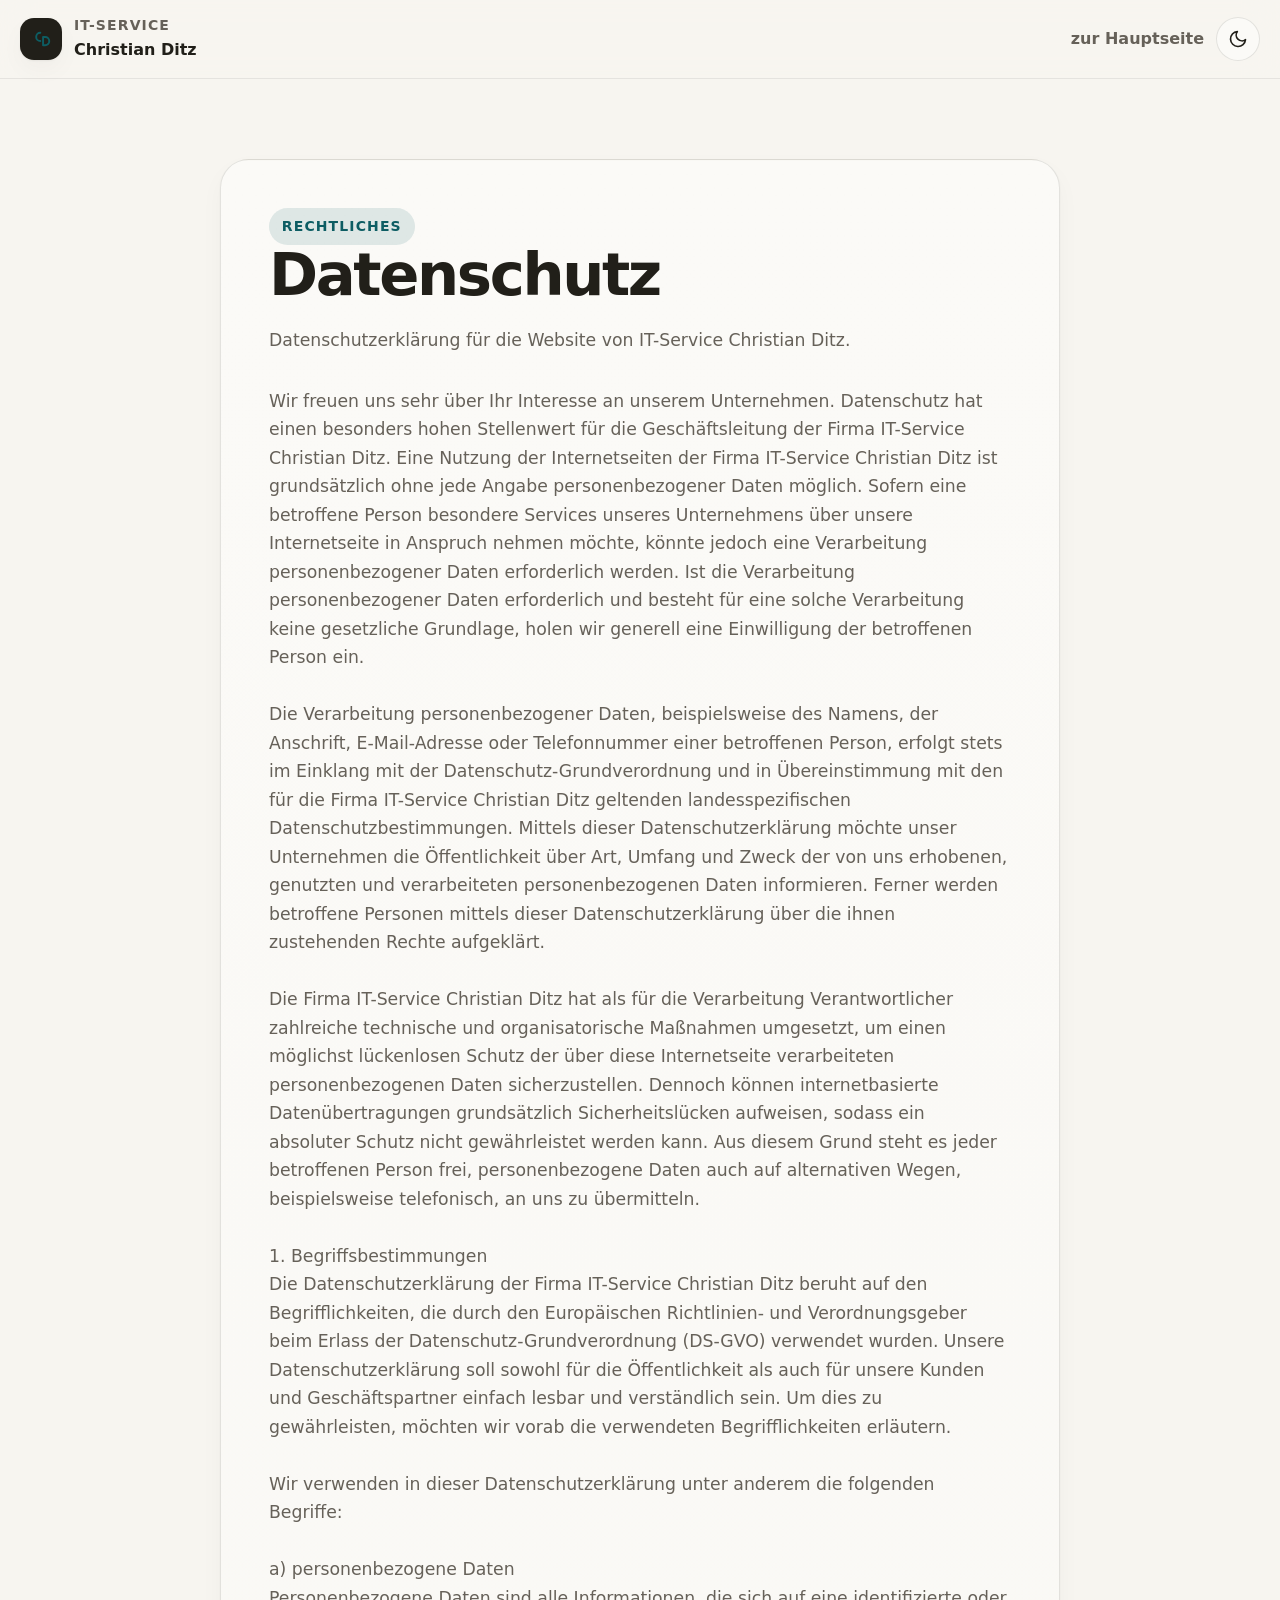
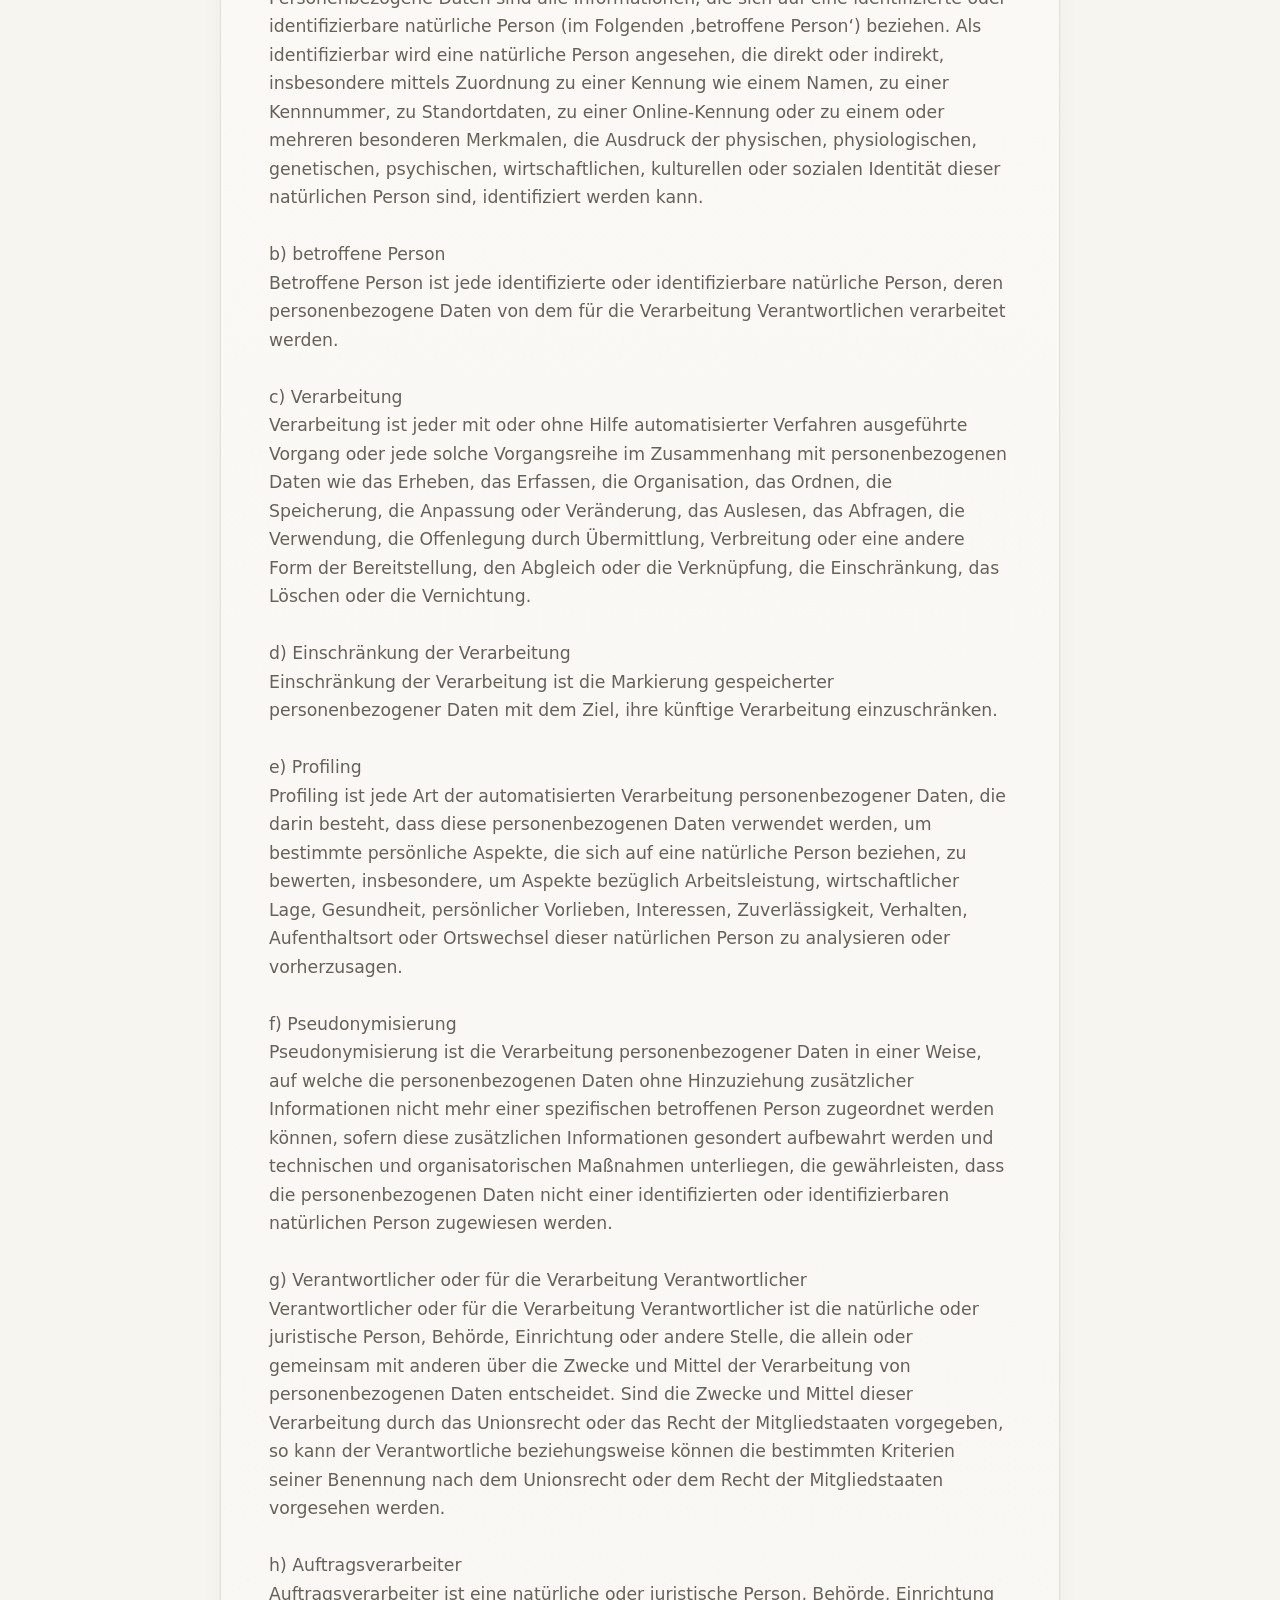
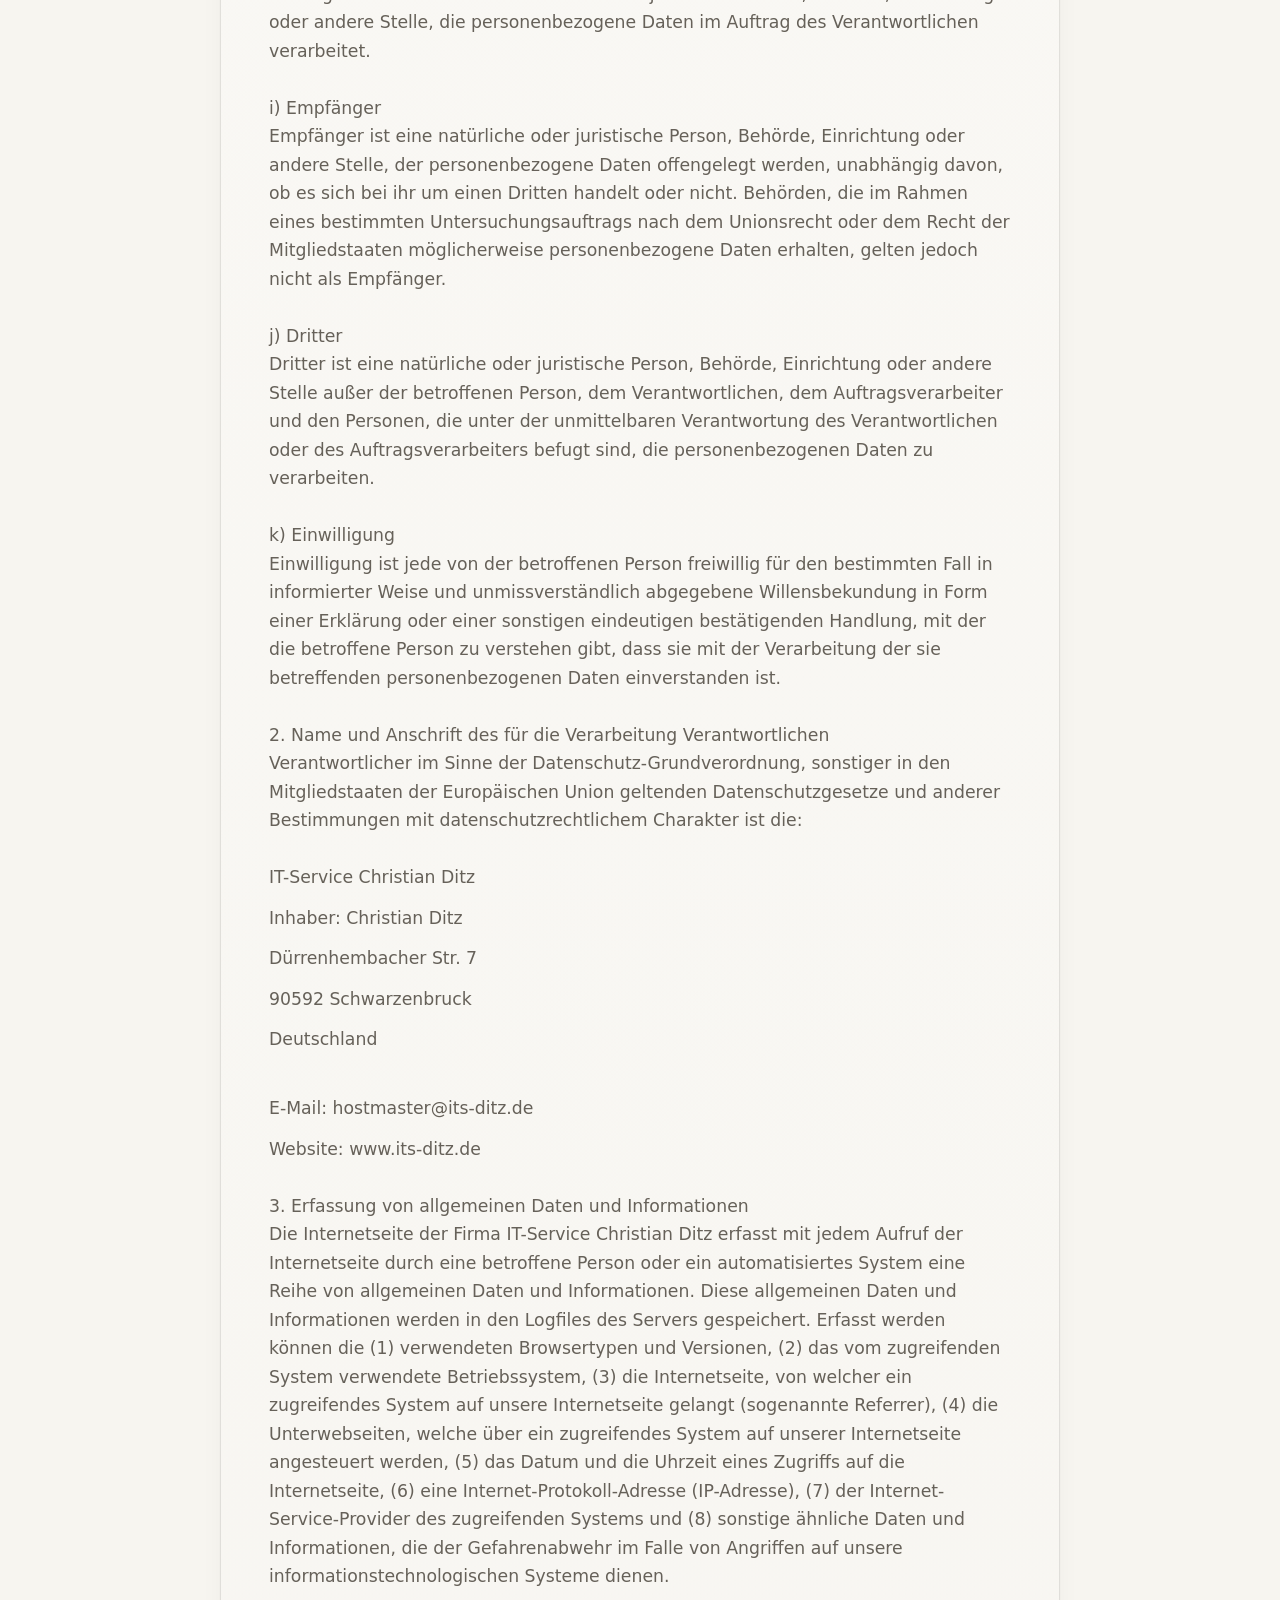
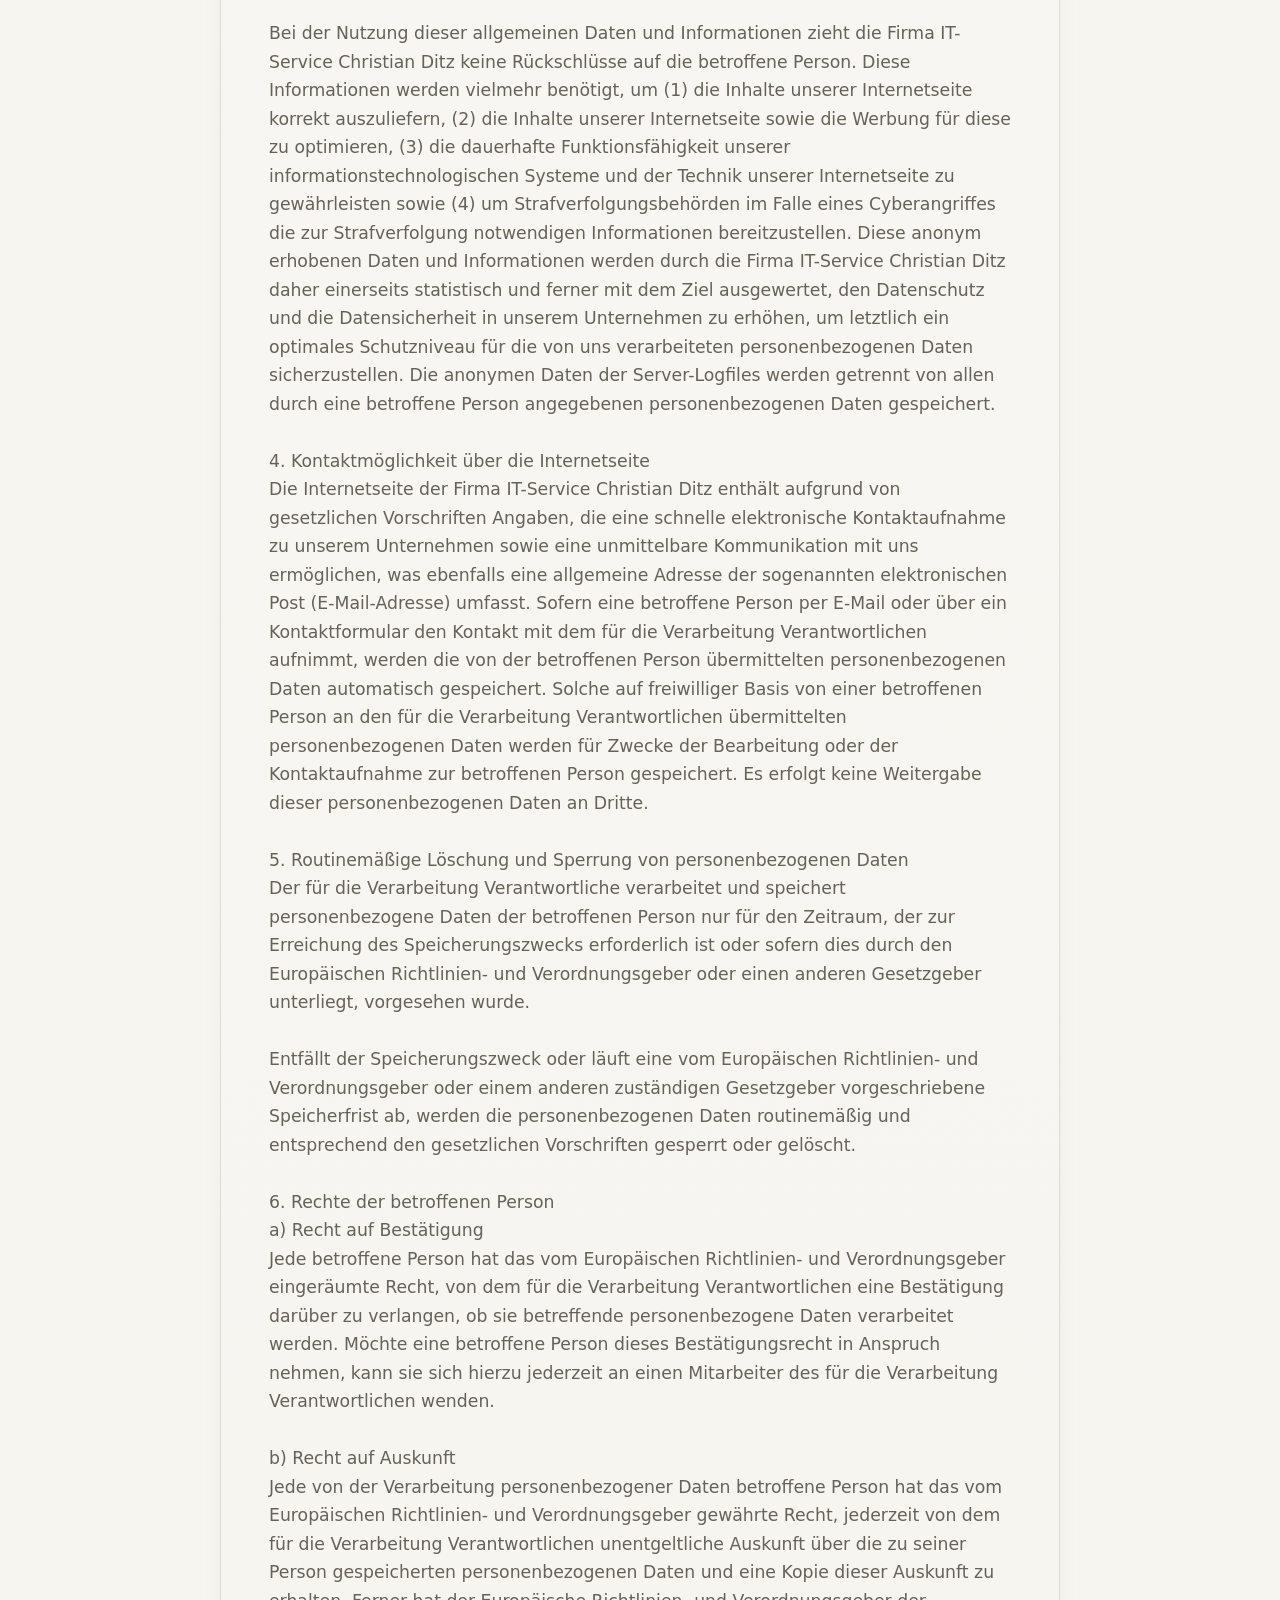
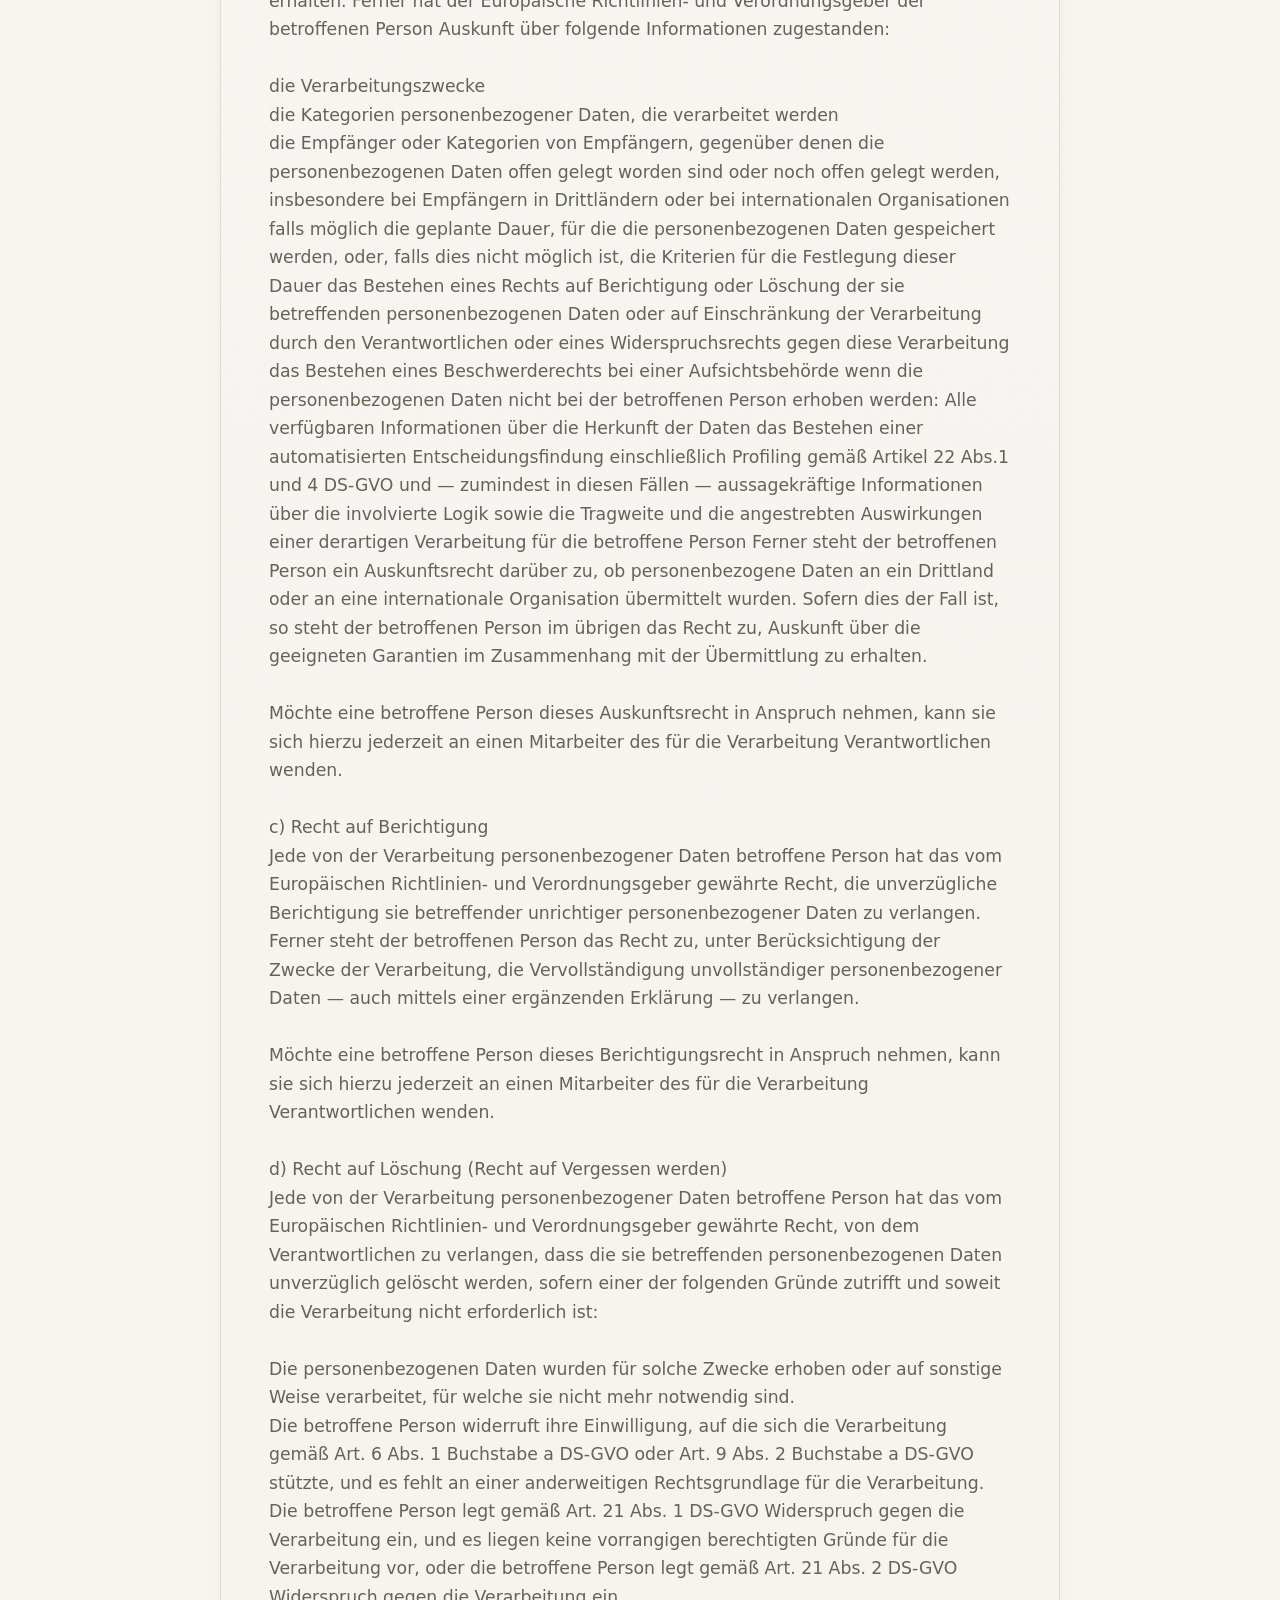
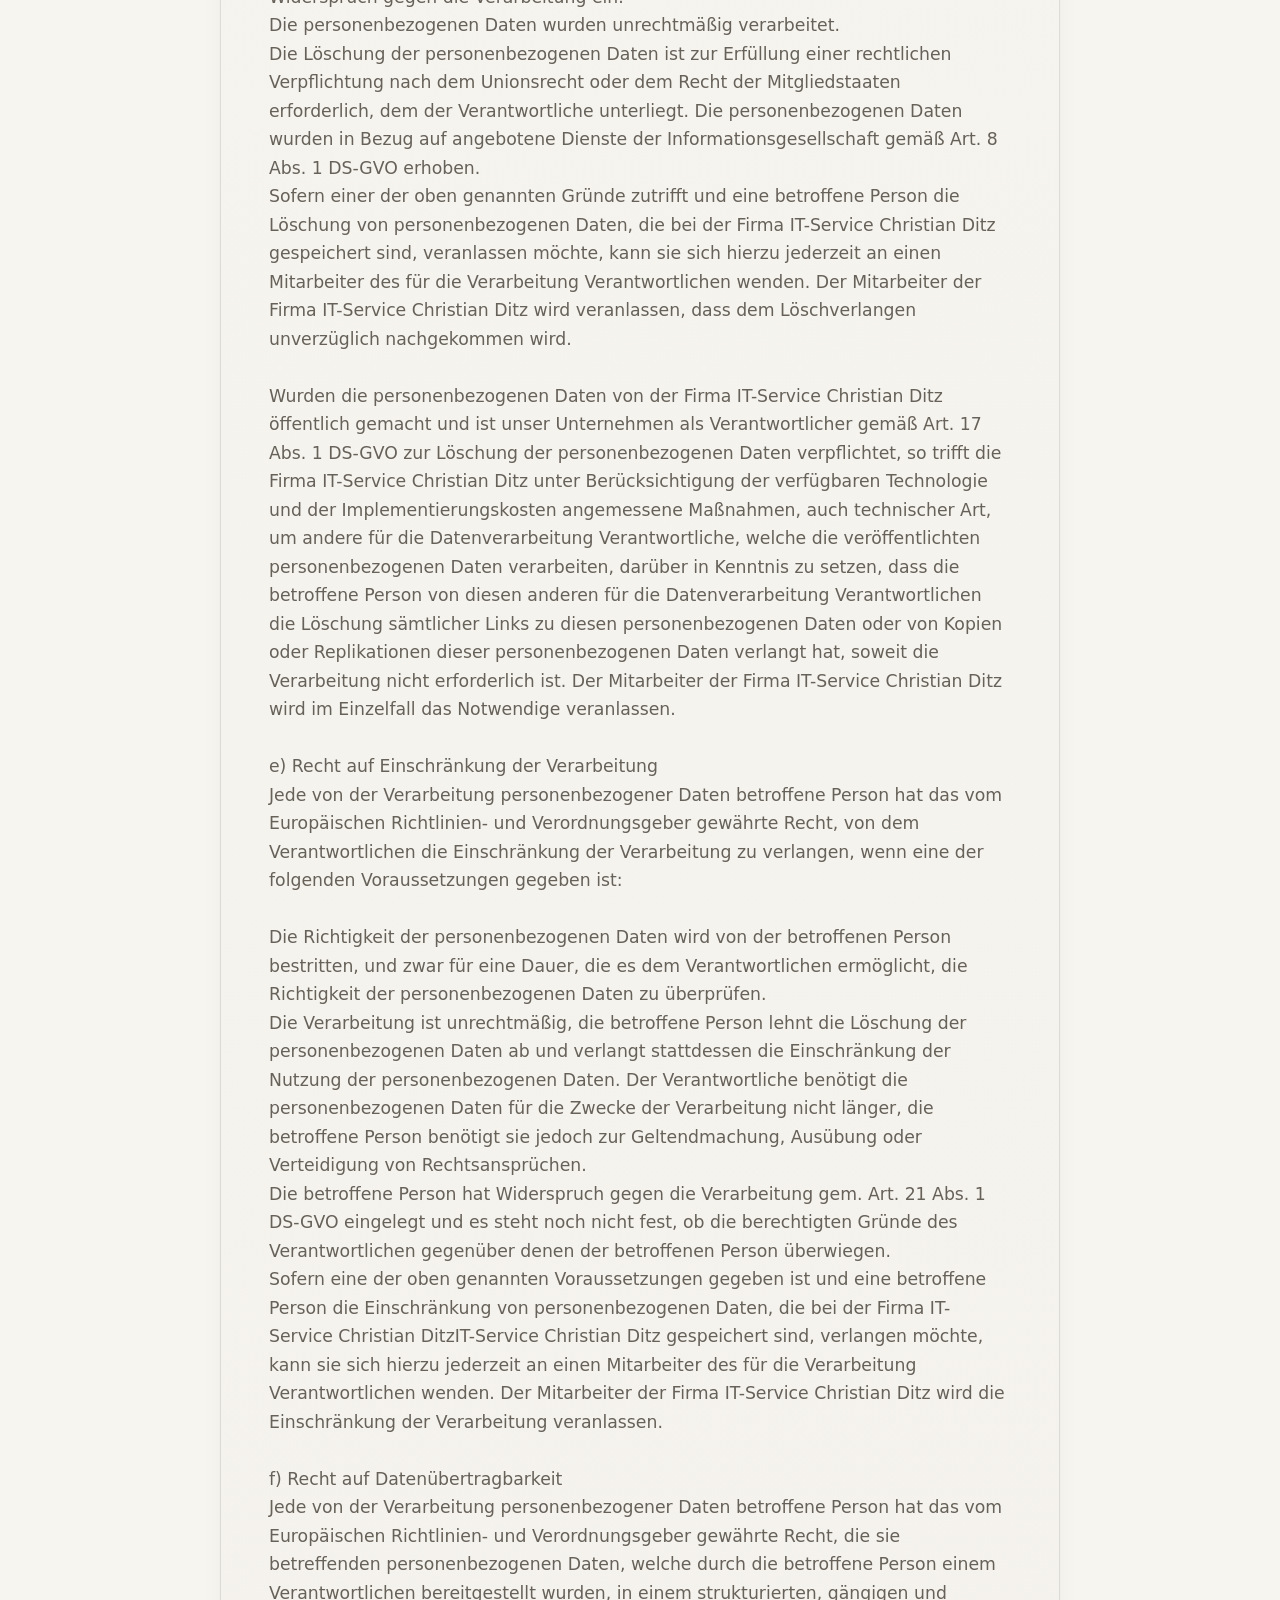
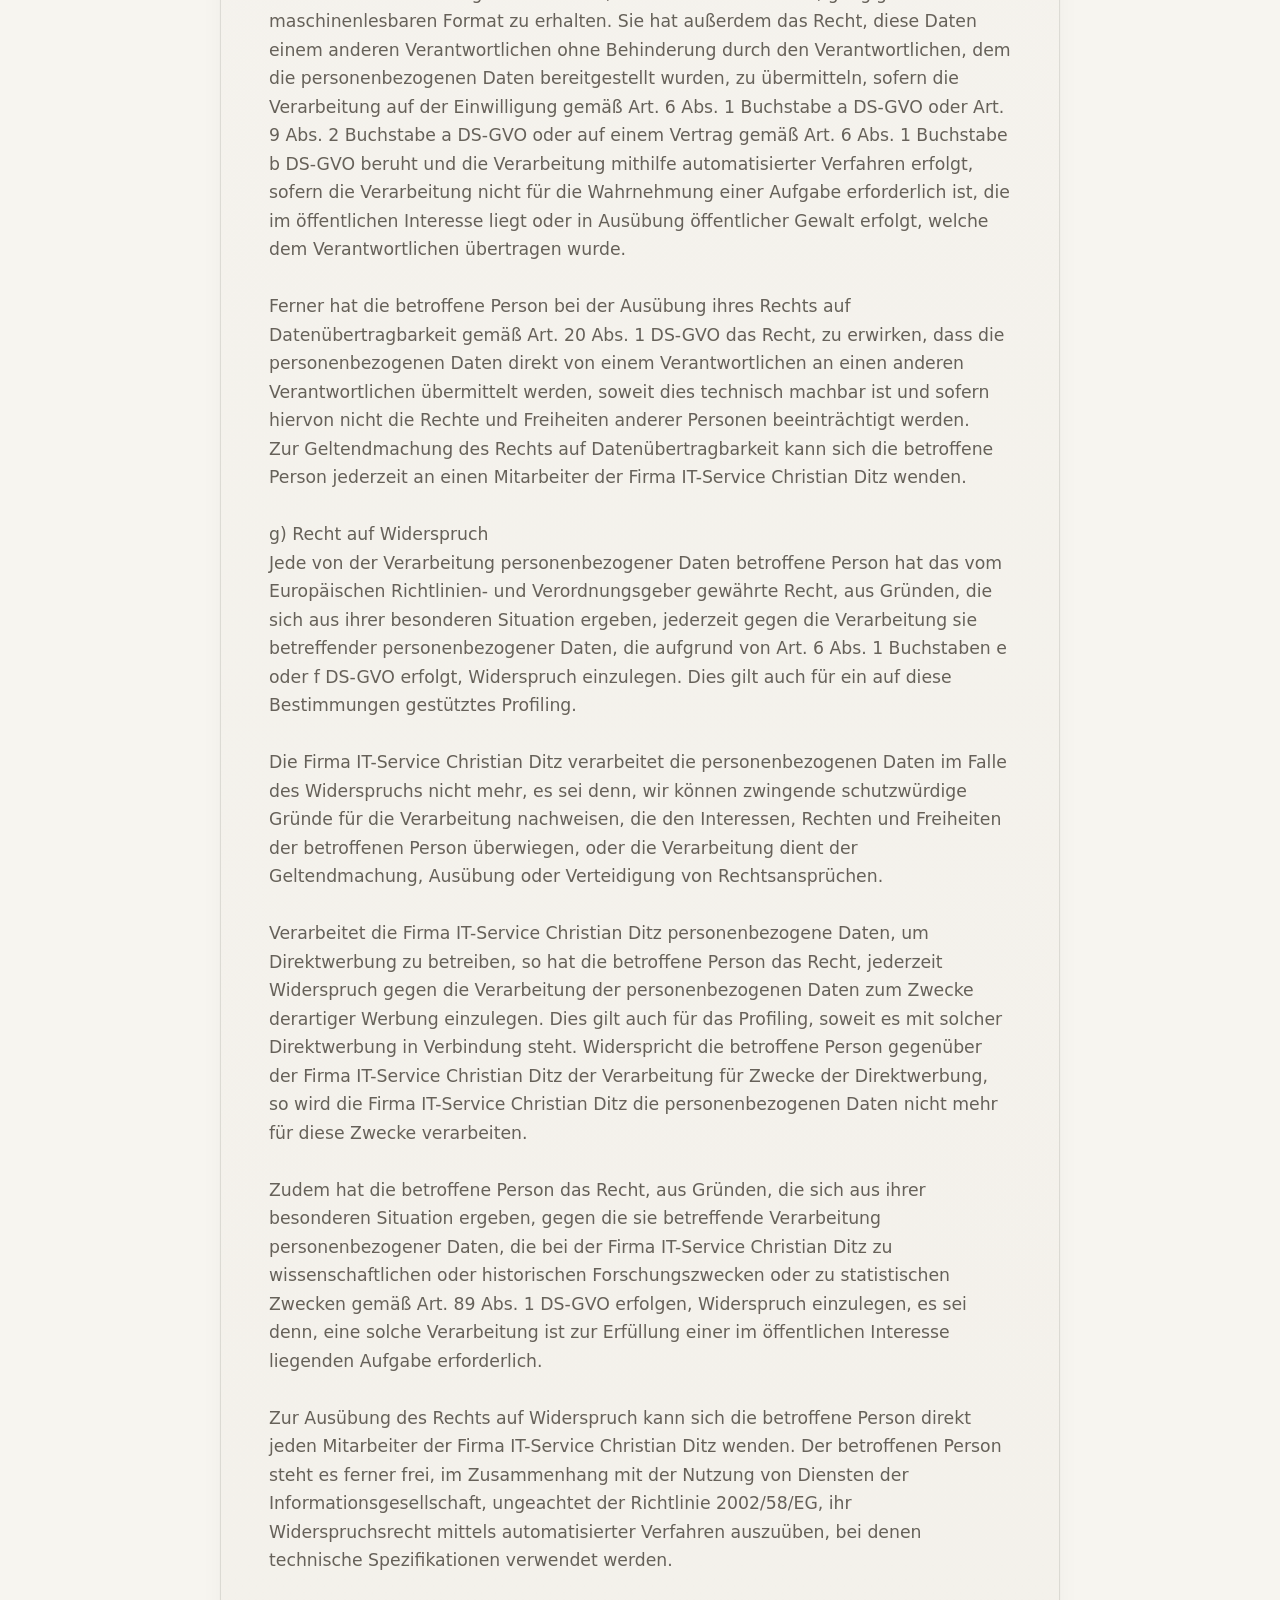
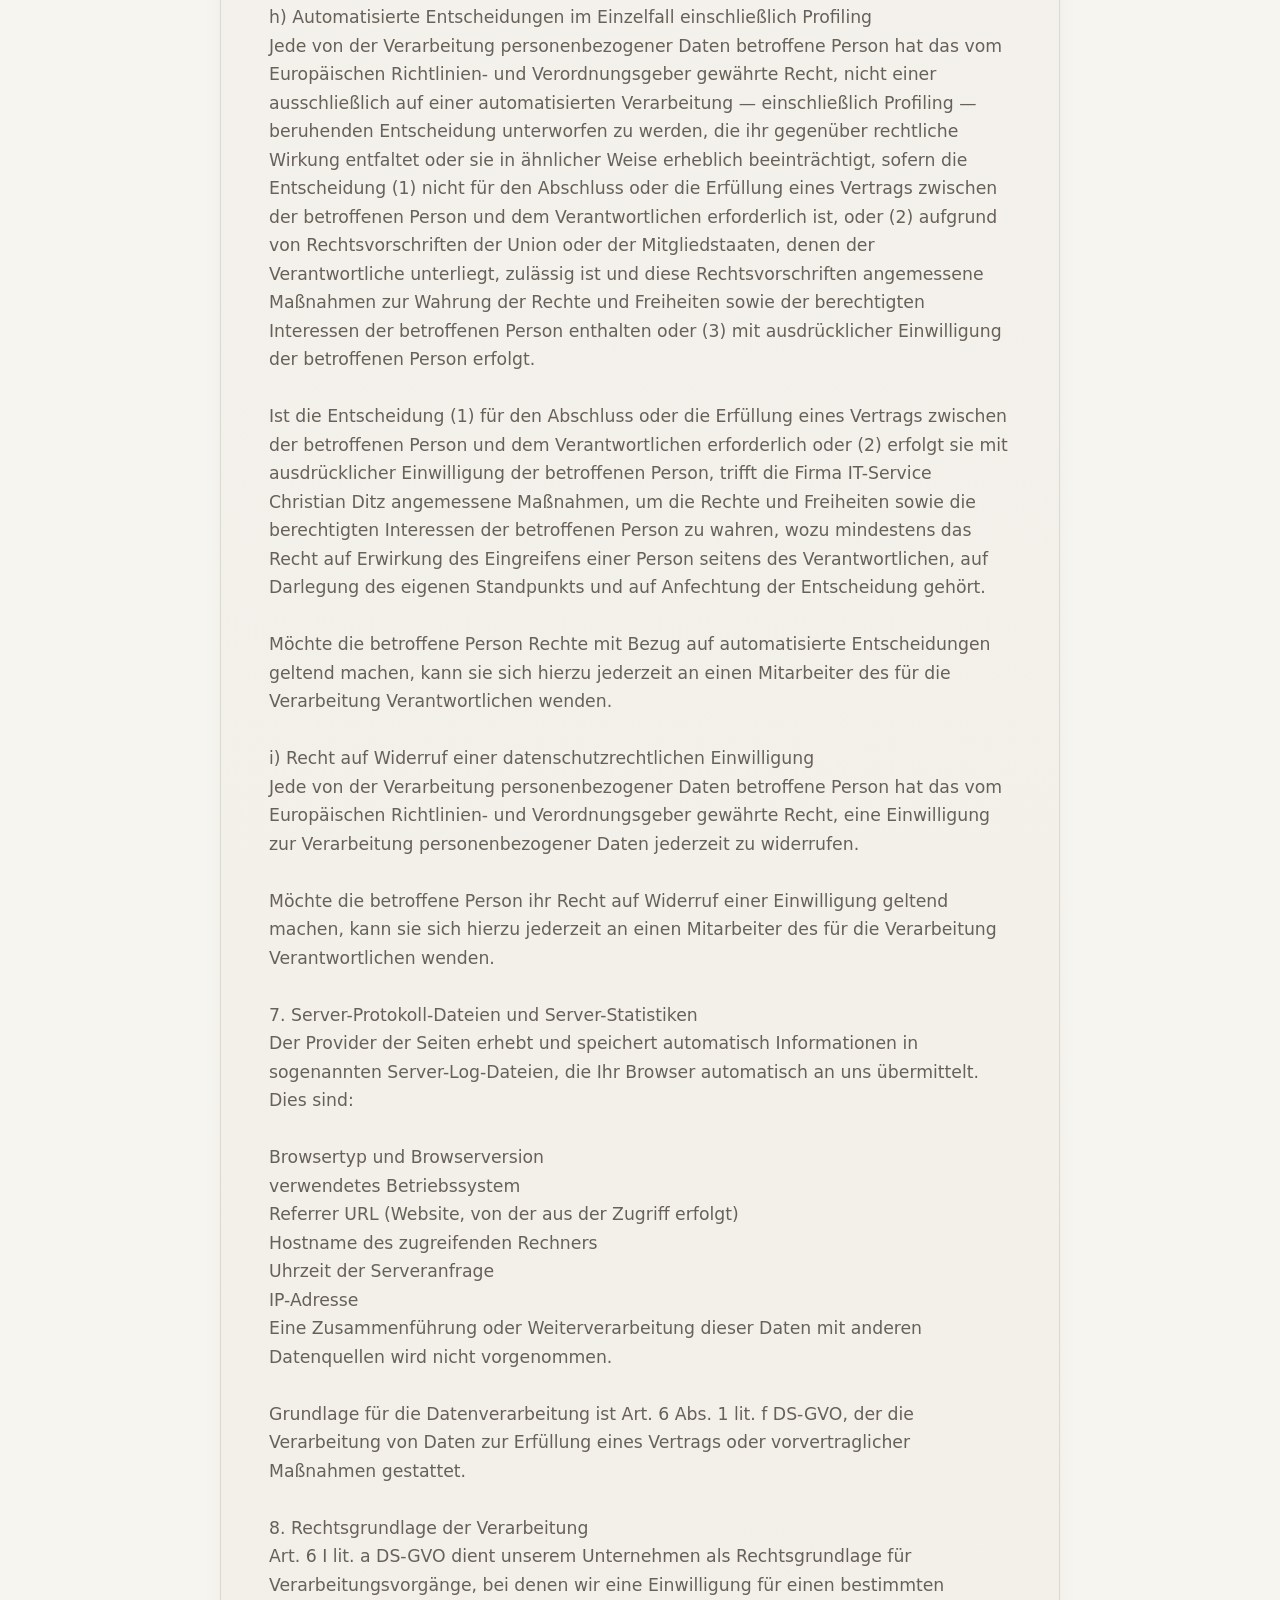
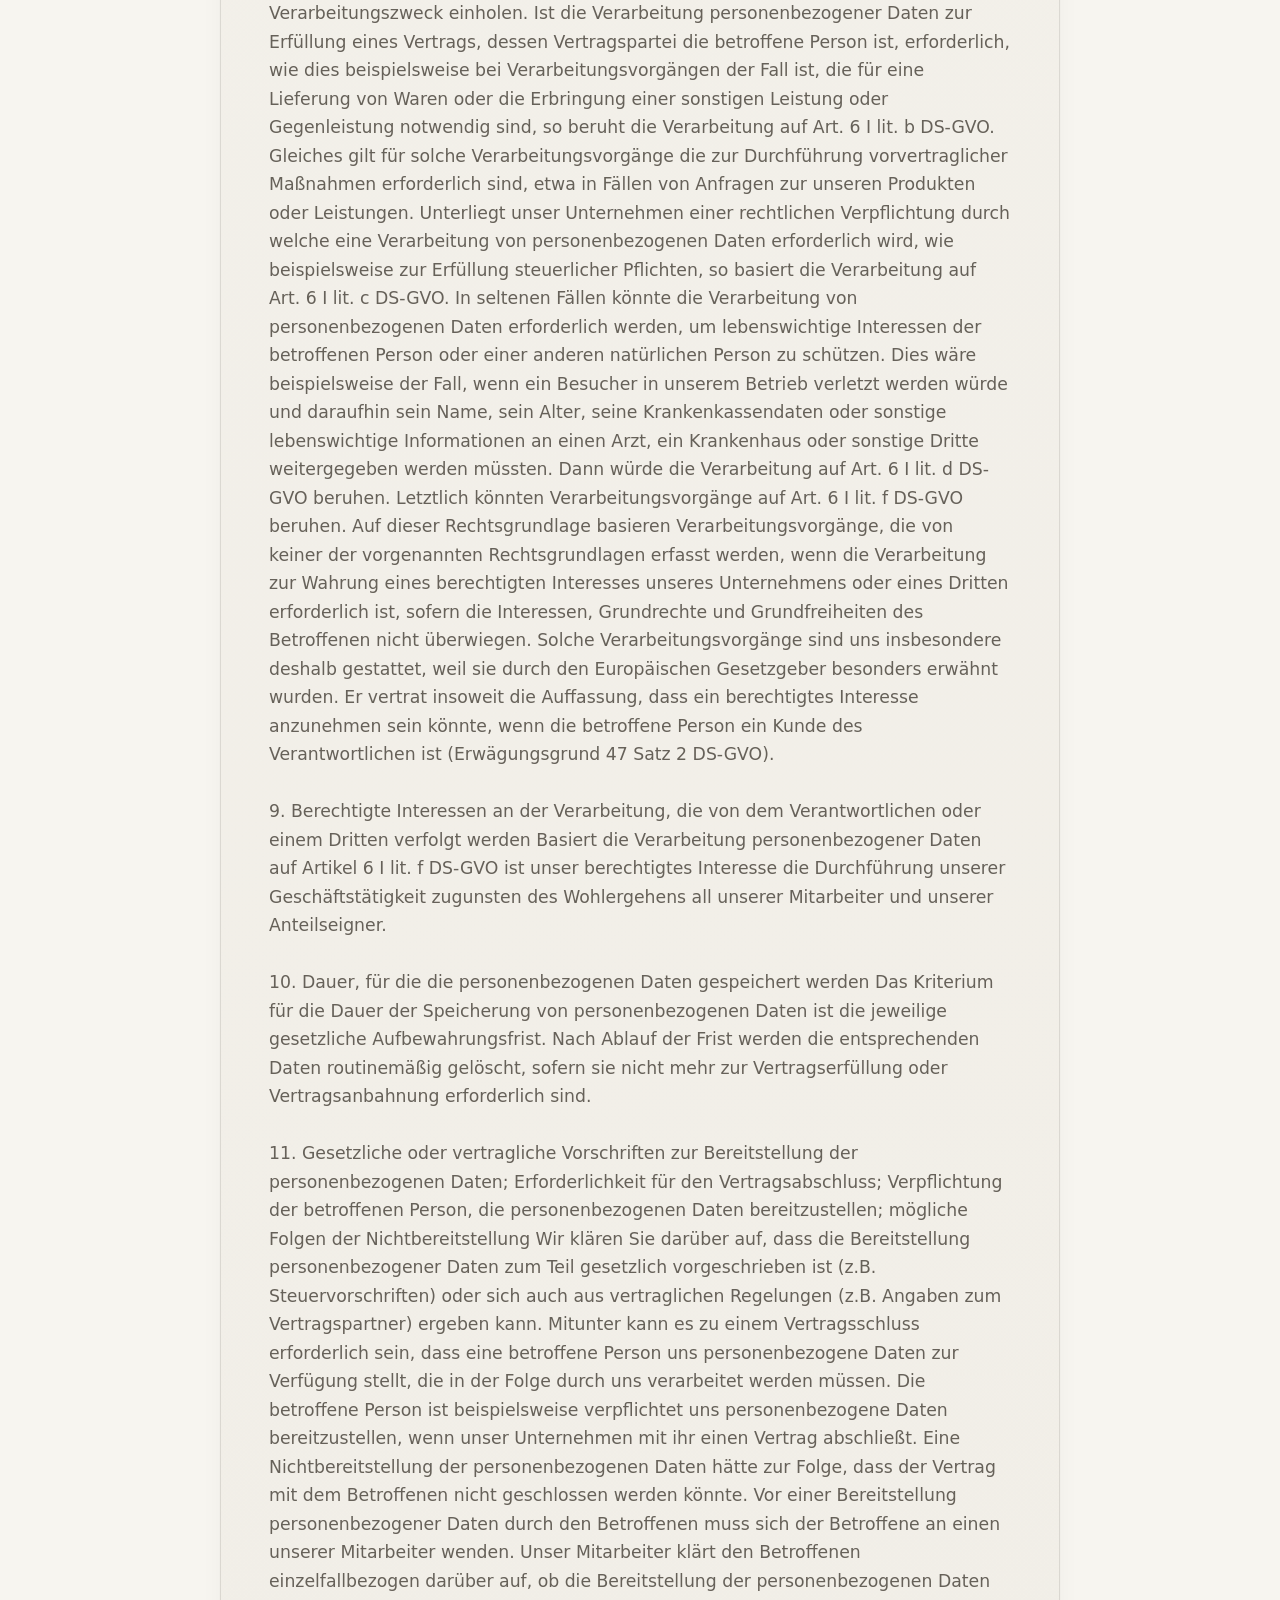
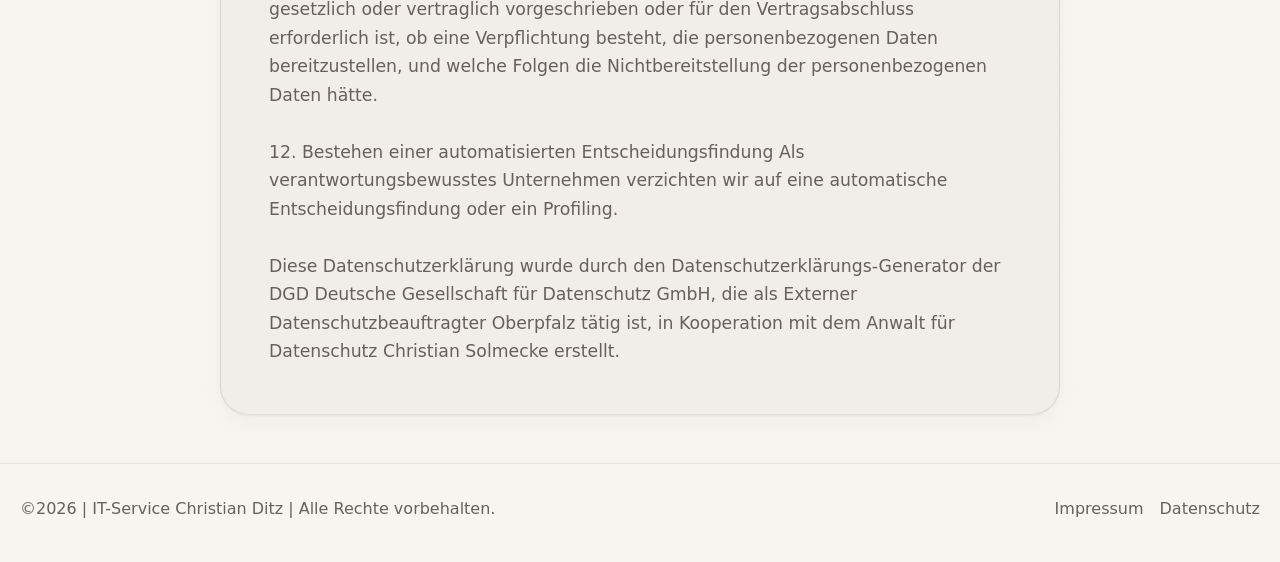
==== commit faf067b1: "Update datenschutz.html" ====
--- a/datenschutz.html
+++ b/datenschutz.html
@@ -439,7 +439,7 @@
 IP-Adresse<br>
 Eine Zusammenführung oder Weiterverarbeitung dieser Daten mit anderen Datenquellen wird nicht vorgenommen.<br>
 <br>
-Grundlage für die Datenverarbeitung ist Art. 6 Abs. 1 lit. f DSGVO, der die Verarbeitung von Daten zur Erfüllung eines Vertrags oder vorvertraglicher Maßnahmen gestattet.<br>
+Grundlage für die Datenverarbeitung ist Art. 6 Abs. 1 lit. f DS-GVO, der die Verarbeitung von Daten zur Erfüllung eines Vertrags oder vorvertraglicher Maßnahmen gestattet.<br>
 <br>
 8. Rechtsgrundlage der Verarbeitung<br>
 Art. 6 I lit. a DS-GVO dient unserem Unternehmen als Rechtsgrundlage für Verarbeitungsvorgänge, bei denen wir eine Einwilligung für einen bestimmten Verarbeitungszweck einholen. Ist die Verarbeitung personenbezogener Daten zur Erfüllung eines Vertrags, dessen Vertragspartei die betroffene Person ist, erforderlich, wie dies beispielsweise bei Verarbeitungsvorgängen der Fall ist, die für eine Lieferung von Waren oder die Erbringung einer sonstigen Leistung oder Gegenleistung notwendig sind, so beruht die Verarbeitung auf Art. 6 I lit. b DS-GVO. Gleiches gilt für solche Verarbeitungsvorgänge die zur Durchführung vorvertraglicher Maßnahmen erforderlich sind, etwa in Fällen von Anfragen zur unseren Produkten oder Leistungen. Unterliegt unser Unternehmen einer rechtlichen Verpflichtung durch welche eine Verarbeitung von personenbezogenen Daten erforderlich wird, wie beispielsweise zur Erfüllung steuerlicher Pflichten, so basiert die Verarbeitung auf Art. 6 I lit. c DS-GVO. In seltenen Fällen könnte die Verarbeitung von personenbezogenen Daten erforderlich werden, um lebenswichtige Interessen der betroffenen Person oder einer anderen natürlichen Person zu schützen. Dies wäre beispielsweise der Fall, wenn ein Besucher in unserem Betrieb verletzt werden würde und daraufhin sein Name, sein Alter, seine Krankenkassendaten oder sonstige lebenswichtige Informationen an einen Arzt, ein Krankenhaus oder sonstige Dritte weitergegeben werden müssten. Dann würde die Verarbeitung auf Art. 6 I lit. d DS-GVO beruhen. Letztlich könnten Verarbeitungsvorgänge auf Art. 6 I lit. f DS-GVO beruhen. Auf dieser Rechtsgrundlage basieren Verarbeitungsvorgänge, die von keiner der vorgenannten Rechtsgrundlagen erfasst werden, wenn die Verarbeitung zur Wahrung eines berechtigten Interesses unseres Unternehmens oder eines Dritten erforderlich ist, sofern die Interessen, Grundrechte und Grundfreiheiten des Betroffenen nicht überwiegen. Solche Verarbeitungsvorgänge sind uns insbesondere deshalb gestattet, weil sie durch den Europäischen Gesetzgeber besonders erwähnt wurden. Er vertrat insoweit die Auffassung, dass ein berechtigtes Interesse anzunehmen sein könnte, wenn die betroffene Person ein Kunde des Verantwortlichen ist (Erwägungsgrund 47 Satz 2 DS-GVO).<br>
